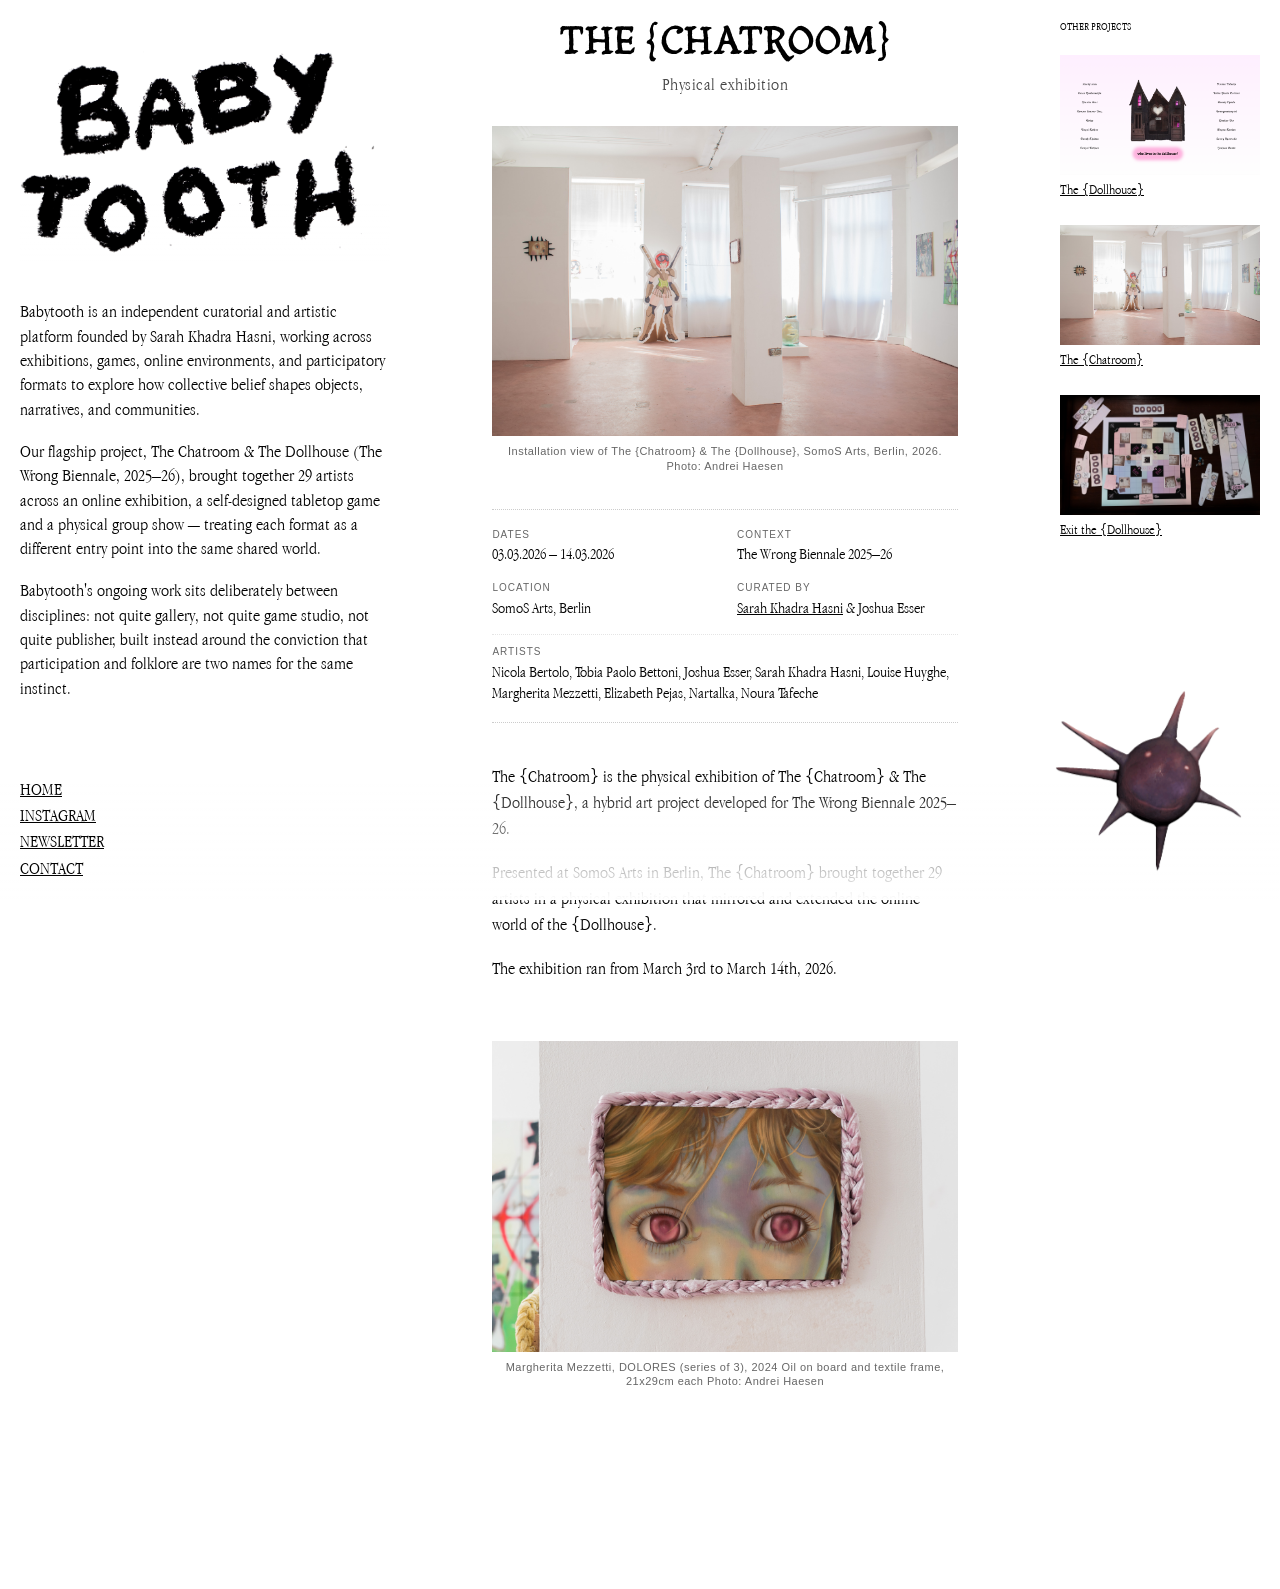
==== projects/chatroom.html @ 8e9f5a17 "babytooth website v.1" ====
<!DOCTYPE html>
<html lang="en">
<head>
    <meta charset="UTF-8">
    <meta name="viewport" content="width=device-width, initial-scale=1.0">
    <title>The {Chatroom} — Babytooth</title>
    <link rel="stylesheet" href="../style.css">
</head>
<body>

<main class="site project-page">
    
    <div class="project-grid">

        <!-- LEFT COLUMN (1): SITE INTRO -->
        <section class="intro">
            <a href="../index.html" class="logo-link">
                <img src="../assets/babytooth.png" alt="Babytooth" class="logo">
            </a>

            <div class="description">
                <p>
                    Babytooth is an independent curatorial and artistic
                    platform founded by Sarah Khadra Hasni, working across
                    exhibitions, games, online environments, and participatory
                    formats to explore how collective belief shapes objects,
                    narratives, and communities.
                </p>
                <p>
                    Our flagship project, The Chatroom &amp; The Dollhouse
                    (The Wrong Biennale, 2025–26), brought together 29 artists
                    across an online exhibition, a self-designed tabletop game
                    and a physical group show — treating each format as a
                    different entry point into the same shared world.
                </p>
                <p>
                    Babytooth's ongoing work sits deliberately between
                    disciplines: not quite gallery, not quite game studio,
                    not quite publisher, built instead around the conviction
                    that participation and folklore are two names for the
                    same instinct.
                </p>
            </div>
        </section>

        <!-- CENTER COLUMN (2): PROJECT CONTENT -->
        <section class="project-content">

            <!-- HEADER AREA -->
            <header class="project-header">
                <h1 class="project-title-bold">The {Chatroom}</h1>
                <div class="project-subtitle">Physical exhibition</div>

                <!-- HERO IMAGE -->
                <figure class="project-hero-image">
                    <img src="../assets/chatroom-1.jpg" alt="The Chatroom installation view 1">
                    <figcaption class="image-credit">
                        Installation view of The {Chatroom} &amp; The {Dollhouse}, SomoS Arts, Berlin, 2026. Photo: Andrei Haesen
                    </figcaption>
                </figure>

                <!-- METADATA BAR -->
                <div class="project-meta-grid">
                    <div class="meta-item">
                        <span class="meta-label">DATES</span>
                        <span class="meta-value">03.03.2026 – 14.03.2026</span>
                    </div>
                    <div class="meta-item">
                        <span class="meta-label">CONTEXT</span>
                        <span class="meta-value">The Wrong Biennale 2025–26</span>
                    </div>
                    <div class="meta-item">
                        <span class="meta-label">LOCATION</span>
                        <span class="meta-value">SomoS Arts, Berlin</span>
                    </div>
                    <div class="meta-item">
                        <span class="meta-label">CURATED BY</span>
                        <span class="meta-value">
                            <a href="https://sarahkhadra.com/" target="_blank">Sarah Khadra Hasni</a> &amp; Joshua Esser
                        </span>
                    </div>
                    <!-- FULL WIDTH ARTISTS LIST WITH DOTTED TOP DIVIDER -->
                    <div class="meta-item full-width">
                        <span class="meta-label">ARTISTS</span>
                        <span class="meta-value">
                            Nicola Bertolo, Tobia Paolo Bettoni, Joshua Esser, Sarah Khadra Hasni, Louise Huyghe, Margherita Mezzetti, Elizabeth Pejas, Nartalka, Noura Tafeche
                        </span>
                    </div>
                </div>
            </header>

            <!-- MAIN DESCRIPTION TEXT -->
            <div class="project-description">
                <p>
                    The {Chatroom} is the physical exhibition of The {Chatroom} &amp; The {Dollhouse}, a hybrid art project developed for The Wrong Biennale 2025–26.
                </p>
                <p>
                    Presented at SomoS Arts in Berlin, The {Chatroom} brought together 29 artists in a physical exhibition that mirrored and extended the online world of the {Dollhouse}.
                </p>
                <p>
                    The exhibition ran from March 3rd to March 14th, 2026.
                </p>
            </div>

            <!-- REMAINING GALLERY IMAGES -->
            <section class="project-images">
                <figure>
                    <img src="../assets/chatroom-2.jpg" alt="The Chatroom installation view 2">
                    <figcaption class="image-credit">
                        Margherita Mezzetti, DOLORES (series of 3), 2024 Oil on board and textile frame, 21x29cm each Photo: Andrei Haesen

                    </figcaption>
                </figure>
            </section>

        </section>

        <!-- RIGHT COLUMN (3): OTHER PROJECTS -->
        <aside class="projects-sidebar">
            <div class="sidebar-title">OTHER PROJECTS</div>
            <div class="sidebar-project-list">
                <a href="dollhouse.html" class="sidebar-item">
                    <div class="sidebar-item-img-wrapper">
                        <img src="../assets/dollhouse-1.png" alt="The Dollhouse">
                    </div>
                    <span class="sidebar-item-title">The {Dollhouse}</span>
                </a>
                <a href="chatroom.html" class="sidebar-item">
                    <div class="sidebar-item-img-wrapper">
                        <img src="../assets/chatroom-1.jpg" alt="The Chatroom">
                    </div>
                    <span class="sidebar-item-title">The {Chatroom}</span>
                </a>
                <a href="exit-dollhouse.html" class="sidebar-item">
                    <div class="sidebar-item-img-wrapper">
                        <img src="../assets/exit-dollhouse-1.jpg" alt="Exit the Dollhouse">
                    </div>
                    <span class="sidebar-item-title">Exit the {Dollhouse}</span>
                </a>
            </div>
        </aside>

    </div>

    <!-- NAVIGATION -->
    <nav class="site-nav">
        <a href="../index.html">HOME</a>
        <a href="https://www.instagram.com/bby.t00th/" target="_blank" rel="noopener noreferrer">INSTAGRAM</a>
        <a href="../index.html#newsletter">NEWSLETTER</a>
        <a href="mailto:thechatroomandthedollhouse@gmail.com">CONTACT</a>
    </nav>

    <!-- MASCOT -->
    <div class="mascot">
        <img
            src="../assets/spikey0-static.png"
            data-static="../assets/spikey0-static.png"
            data-spin-down="../assets/spikey0.gif"
            data-spin-up="../assets/spikey0.gif"
            alt="Babytooth mascot"
        >
    </div>

</main>

<div class="bottom-fade"></div>

<!-- HIDDEN SVG FILTER FOR LOGO ANIMATION -->
<svg width="0" height="0" style="position: absolute; pointer-events: none;">
    <defs>
        <filter id="hand-drawn">
            <feTurbulence type="fractalNoise" baseFrequency="0.04" numOctaves="2" result="noise" />
            <feDisplacementMap in="SourceGraphic" in2="noise" scale="2" xChannelSelector="R" yChannelSelector="G" />
        </filter>
        <filter id="hand-drawn-2">
            <feTurbulence type="fractalNoise" baseFrequency="0.05" numOctaves="2" result="noise" />
            <feDisplacementMap in="SourceGraphic" in2="noise" scale="3" xChannelSelector="R" yChannelSelector="G" />
        </filter>
    </defs>
</svg>

<script src="../script.js"></script>
</body>
</html>
---- style.css ----
/* --------------------------------------------------
   CUSTOM & GOOGLE FONTS
-------------------------------------------------- */
@import url('https://fonts.googleapis.com/css2?family=Rock+Salt&display=swap');

/* --------------------------------------------------
   PROJECT TITLE (ROCK SALT + CONTINUOUS BOIL)
-------------------------------------------------- */
.project-title-bold {
    font-weight: normal;
    line-height: 1.2;
    letter-spacing: 0.5px;
    margin: 0 0 10px 0;
    text-transform: uppercase;
    display: inline-block;
    
    /* Continuous 3-step hand-drawn boil animation */
    animation: squigglevision 0.35s steps(1) infinite;
}
/* --------------------------------------------------
   CUSTOM FONT SETUP
-------------------------------------------------- */

@font-face {
    font-family: 'AppleGaramond';
    src: url('assets/AppleGaramond-Light.ttf') format('truetype');
    font-weight: normal;
    font-style: normal;
}

@font-face {
    font-family: 'Tagesschrift';
    src: url('../assets/Tagesschrift-Regular.ttf') format('truetype'),
         url('assets/Tagesschrift-Regular.ttf') format('truetype');
    font-weight: normal;
    font-style: normal;
}


/* --------------------------------------------------
   BASIC RESET & BODY
-------------------------------------------------- */

* {
    box-sizing: border-box;
}

html,
body {
    margin: 0;
    padding: 0;
    width: 100%;
    min-height: 100%;
}

body {
    font-family: 'AppleGaramond', Arial, sans-serif;
    font-size: 18px;
    line-height: 1.35;
    background: #ffffff;
    color: #000000;
    background-size: 100% auto;
    background-position: top center;
    background-repeat: no-repeat;
    background-attachment: fixed;
}

/* --------------------------------------------------
   BOTTOM GRADIENT FADE
-------------------------------------------------- */

.bottom-fade {
    position: fixed;
    bottom: 0;
    left: 0;
    width: 100%;
    height: 120px;
    background: linear-gradient(to top, rgba(255, 255, 255, 1) 0%, rgba(255, 255, 255, 0) 100%);
    pointer-events: none;
    z-index: 15;
}


/* --------------------------------------------------
   LINKS
-------------------------------------------------- */

a {
    color: inherit;
    text-decoration: underline;
}

a:hover, a:active {
    color: black;
    background-color: rgba(234, 178, 221, 0.458);
}

.logo-link:hover,
.logo-link:active {
    background-color: transparent;
}

::selection {
    color: rgb(234, 178, 221);
    background: black;
}


/* --------------------------------------------------
   MAIN LAYOUT (HOMEPAGE)
-------------------------------------------------- */

.site {
    position: relative;
    width: 100%;
    min-height: 100vh;
    padding: 20px;
}


/* --------------------------------------------------
   INTRO (LEFT SIDEBAR) & STICKY LOGO
-------------------------------------------------- */

.intro {
    width: 370px;
    max-width: 100%;
}

.logo-link {
    display: block;
    position: sticky;
    top: 0;
    z-index: 100;
    padding-top: 20px; /* Maintains top spacing when sticky */
    margin-bottom: 25px;
    /* White gradient fading down to transparent so text disappears behind it as you scroll */
    background: linear-gradient(
        to bottom,
        rgba(255, 255, 255, 1) 0%,
        rgba(255, 255, 255, 1) 75%,
        rgba(255, 255, 255, 0) 100%
    );
}

.logo {
    display: block;
    width: 370px;
    max-width: 100%;
    height: auto;
    margin-bottom: 10px; /* Reduced since bottom padding of logo-link adds spacing */
}


/* --------------------------------------------------
   HOMEPAGE PROJECTS LIST
-------------------------------------------------- */

.projects {
    position: absolute;
    top: 20px;
    right: 20px;
    width: 48vw;
    max-width: 700px;
}

.projects-label {
    margin-bottom: 12px;
    font-size: 11px;
    text-transform: uppercase;
}

.project-list {
    display: flex;
    flex-direction: column;
}

.project {
    display: grid;
    grid-template-columns: 1fr auto;
    gap: 20px;
    padding: 3px 0;
    border-bottom: 1px solid transparent;
}

.project:hover {
    text-decoration: none;
}

.project:hover .project-title {
    text-decoration: underline;
}

.project-date {
    white-space: nowrap;
}


/* --------------------------------------------------
   PROJECT IMAGE PREVIEW
-------------------------------------------------- */

/* Base styling: Locked at 40vw / 650px max for all laptops (including 13" MacBooks) */
.project-preview {
    position: fixed;
    left: 50%;
    top: 50%;
    width: 40vw;
    max-width: 650px;
    aspect-ratio: 4 / 3;
    transform: translate(-50%, -50%);
    pointer-events: none;
    opacity: 0;
    z-index: 5;
    transition: opacity 0.15s ease;
}

/* ONLY applies to large external monitors, iMacs, and wide desktop displays */
@media (min-width: 1800px) {
    .project-preview {
        width: 50vw;
        max-width: 1000px;
    }
}

.project-preview.visible {
    opacity: 1;
}

.project-preview img {
    position: absolute;
    width: 55%;
    aspect-ratio: 4 / 3;
    object-fit: cover;
    transition: transform 0.2s ease-out;
}

/* Back Image */
.project-preview img:first-child {
    top: 0;
    left: 0;
    transform: translate(var(--x1, 0px), var(--y1, 0px));
}

/* Front Image */
.project-preview img:last-child {
    bottom: 0;
    right: 0;
    transform: translate(var(--x2, 0px), var(--y2, 0px));
    filter: drop-shadow(0px 8px 16px rgba(0, 0, 0, 0.2));
}


/* --------------------------------------------------
   BOTTOM NAVIGATION
-------------------------------------------------- */

.site-nav {
    position: fixed;
    left: 20px;
    bottom: 20px;
    display: flex;
    flex-direction: column;
    gap: 2px;
    z-index: 20;
}

.site-nav a {
    width: max-content;
}


/* --------------------------------------------------
   MASCOT
-------------------------------------------------- */

.mascot {
    position: fixed;
    right: 20px;
    bottom: 20px;
    width: 550px;
    z-index: 30;
    pointer-events: none;
    transition: width 0.3s ease;
}

.project-page .mascot {
    width: 220px;
}

.mascot img {
    display: block;
    width: 100%;
    height: auto;
    pointer-events: auto;
    cursor: pointer;
}

/* --------------------------------------------------
   PROJECT SUBPAGES (3-COLUMN GRID LAYOUT)
-------------------------------------------------- */

.project-grid {
    display: grid;
    grid-template-columns: 370px 1fr 200px; 
    gap: 8vw; /* Takes up 8% of the screen width for each gap */
    width: 100%;
    padding-bottom: 120px;
}

.project-content {
    width: 100%;
}

.project-header,
.project-images {
    width: 100%;
}

/* --------------------------------------------------
   PROJECT PAGE HEADER & LAYOUT
-------------------------------------------------- */

.project-header {
    width: 100%;
    text-align: center;
    margin-bottom: 40px;
}

/* Custom Font Title (Komrile) */
.project-title-bold {
    font-family: 'Tagesschrift', sans-serif;
    font-size: 38px;
    font-weight: thin;
    line-height: 1.1;
    letter-spacing: -0.5px;
    margin: 0 0 10px 0;
    text-transform: uppercase;
}

/* Subtitle in default font */
.project-subtitle {
    font-family: 'AppleGaramond', Georgia, serif;
    font-size: 18px;
    color: #444444;
    letter-spacing: 0.5px;
    margin-bottom: 30px;
}

/* Hero (First) Image directly under header */
.project-hero-image {
    margin: 0 0 35px 0;
    width: 100%;
}

.project-hero-image img {
    display: block;
    width: 100%;
    height: auto;
}

/* Minimalist Metadata Grid */
.project-meta-grid {
    display: grid;
    grid-template-columns: repeat(2, 1fr);
    gap: 16px 24px;
    padding: 18px 0;
    margin-bottom: 40px;
    border-top: 1px dotted #cccccc;
    border-bottom: 1px dotted #cccccc;
    font-size: 14px;
    text-align: left;
}

.meta-item {
    display: flex;
    flex-direction: column;
    gap: 2px;
}

.meta-label {
    font-family: sans-serif;
    font-size: 10px;
    letter-spacing: 1px;
    text-transform: uppercase;
    color: #666666;
}

.meta-value {
    font-family: 'AppleGaramond', Georgia, serif;
    font-size: 16px;
}

/* Standard Body Text */
.project-description {
    margin-bottom: 60px;
    font-size: 18px;
    line-height: 1.45;
    max-width: 750px;
}

.project-description p {
    margin: 0 0 18px 0;
}

/* Images Gallery Spacing */
.project-images figure {
    margin: 0 0 60px 0;
}

.project-images img {
    display: block;
    width: 100%;
    height: auto;
}

/* --------------------------------------------------
   PROJECT SIDEBAR (RIGHT / 3RD COLUMN)
-------------------------------------------------- */

.projects-sidebar {
    width: 200px;
    position: sticky;
    top: 20px;
    align-self: start;
}

.sidebar-title {
    font-size: 11px;
    text-transform: uppercase;
    margin-bottom: 20px;
}

.sidebar-project-list {
    display: flex;
    flex-direction: column;
    gap: 25px;
}

.sidebar-item {
    display: flex;
    flex-direction: column;
    text-decoration: none;
    position: relative;
}

.sidebar-item:hover {
    background-color: transparent;
}

/* Image wrapper container */
.sidebar-item-img-wrapper {
    position: relative;
    width: 100%;
    height: 120px; /* <--- Fixed height is capping the preview images */
    margin-bottom: 6px;
    overflow: hidden;
    background-color: #ffffff;
}

.sidebar-item img {
    width: 100%;
    height: 100%;
    object-fit: cover;
    display: block;
    transition: filter 0.25s ease, transform 0.25s ease;
}

/* Base Inverted Inverted/X-Ray Effect on Hover */
.sidebar-item:hover img {
    filter: invert(100%) brightness(1.1) contrast(1.1);
    transform: scale(1.02);
}

/* Pale Pink Hue Layer on Top */
.sidebar-item-img-wrapper::after {
    content: '';
    position: absolute;
    top: 0;
    left: 0;
    width: 100%;
    height: 100%;
    background-color: rgb(234, 178, 221); /* Your exact pale pink tone */
    mix-blend-mode: hue; /* Replaces color hues with pink while preserving inverted detail */
    opacity: 0;
    pointer-events: none;
    transition: opacity 0.25s ease;
}

/* Trigger pink hue layer on hover */
.sidebar-item:hover .sidebar-item-img-wrapper::after {
    opacity: 1;
}

.sidebar-item-title {
    font-size: 14px;
    text-decoration: underline;
}

.sidebar-item:hover .sidebar-item-title {
    background-color: rgba(234, 178, 221, 0.458);
}

/* --------------------------------------------------
   METADATA GRID & ARTIST LIST
-------------------------------------------------- */

.project-meta-grid {
    display: grid;
    grid-template-columns: repeat(2, 1fr);
    gap: 16px 24px;
    padding: 18px 0;
    margin-bottom: 40px;
    border-top: 1px dotted #cccccc;
    border-bottom: 1px dotted #cccccc;
    font-size: 14px;
    text-align: left;
}

/* Full-width metadata item (spans across both columns) */
.meta-item.full-width {
    grid-column: 1 / -1;
    padding-top: 10px;
    border-top: 1px dotted #e5e5e5;
}

/* Image Captions / Credits */
figcaption.image-credit {
    font-family: sans-serif;
    font-size: 11px;
    letter-spacing: 0.5px;
    color: #666666;
    margin-top: 8px;
    text-align: center;
    line-height: 1.35;
}




/* --------------------------------------------------
   MOBILE ADAPTATION
-------------------------------------------------- */

@media (max-width: 1024px) {
    .project-grid {
        grid-template-columns: 370px 1fr;
    }

    .projects-sidebar {
        grid-column: span 2;
        width: 100%;
        position: relative;
        top: 0;
    }

    .sidebar-project-list {
        flex-direction: row;
        gap: 15px;
    }

    .sidebar-item {
        flex: 1;
    }
}

@media (max-width: 850px) {
    .site {
        padding: 15px;
    }

    .project-grid {
        grid-template-columns: 1fr;
        gap: 60px;
    }

    .intro {
        width: 100%;
    }

    .logo {
        width: 140px;
        margin-bottom: 25px;
    }

    .projects,
    .project-content {
        width: 100%;
    }

    .project-preview {
        display: none;
    }

    .site-nav {
        position: relative;
        left: auto;
        bottom: auto;
        margin-top: 60px;
        margin-bottom: 100px;
    }

    .mascot {
        width: 100px;
        right: 15px;
        bottom: 15px;
    }

    .sidebar-project-list {
        flex-direction: column;
    }

    .project-title-bold {
        font-size: 36px;
    }

    .project-meta-grid {
        grid-template-columns: 1fr;
    }
}

/* --------------------------------------------------
   LOGO HAND-DRAWN BOIL ANIMATION ON ANY LINK HOVER
-------------------------------------------------- */

@keyframes squigglevision {
  0%, 100% {
    filter: url('#hand-drawn');
    transform: scale(1) rotate(0deg);
  }
  33% {
    filter: url('#hand-drawn-2');
    transform: scale(1.005) rotate(0.3deg);
  }
  66% {
    filter: none;
    transform: scale(0.998) rotate(-0.3deg);
  }
}

/* Base logo styling */
.logo {
  display: block;
  width: 370px;
  max-width: 100%;
  height: auto;
  margin-bottom: 35px;
}

/* Trigger the boil animation on hover over the logo OR hover over ANY link on the site */
.logo:hover,
body:has(a:hover) .logo {
  animation: squigglevision 0.35s steps(1) infinite;
}
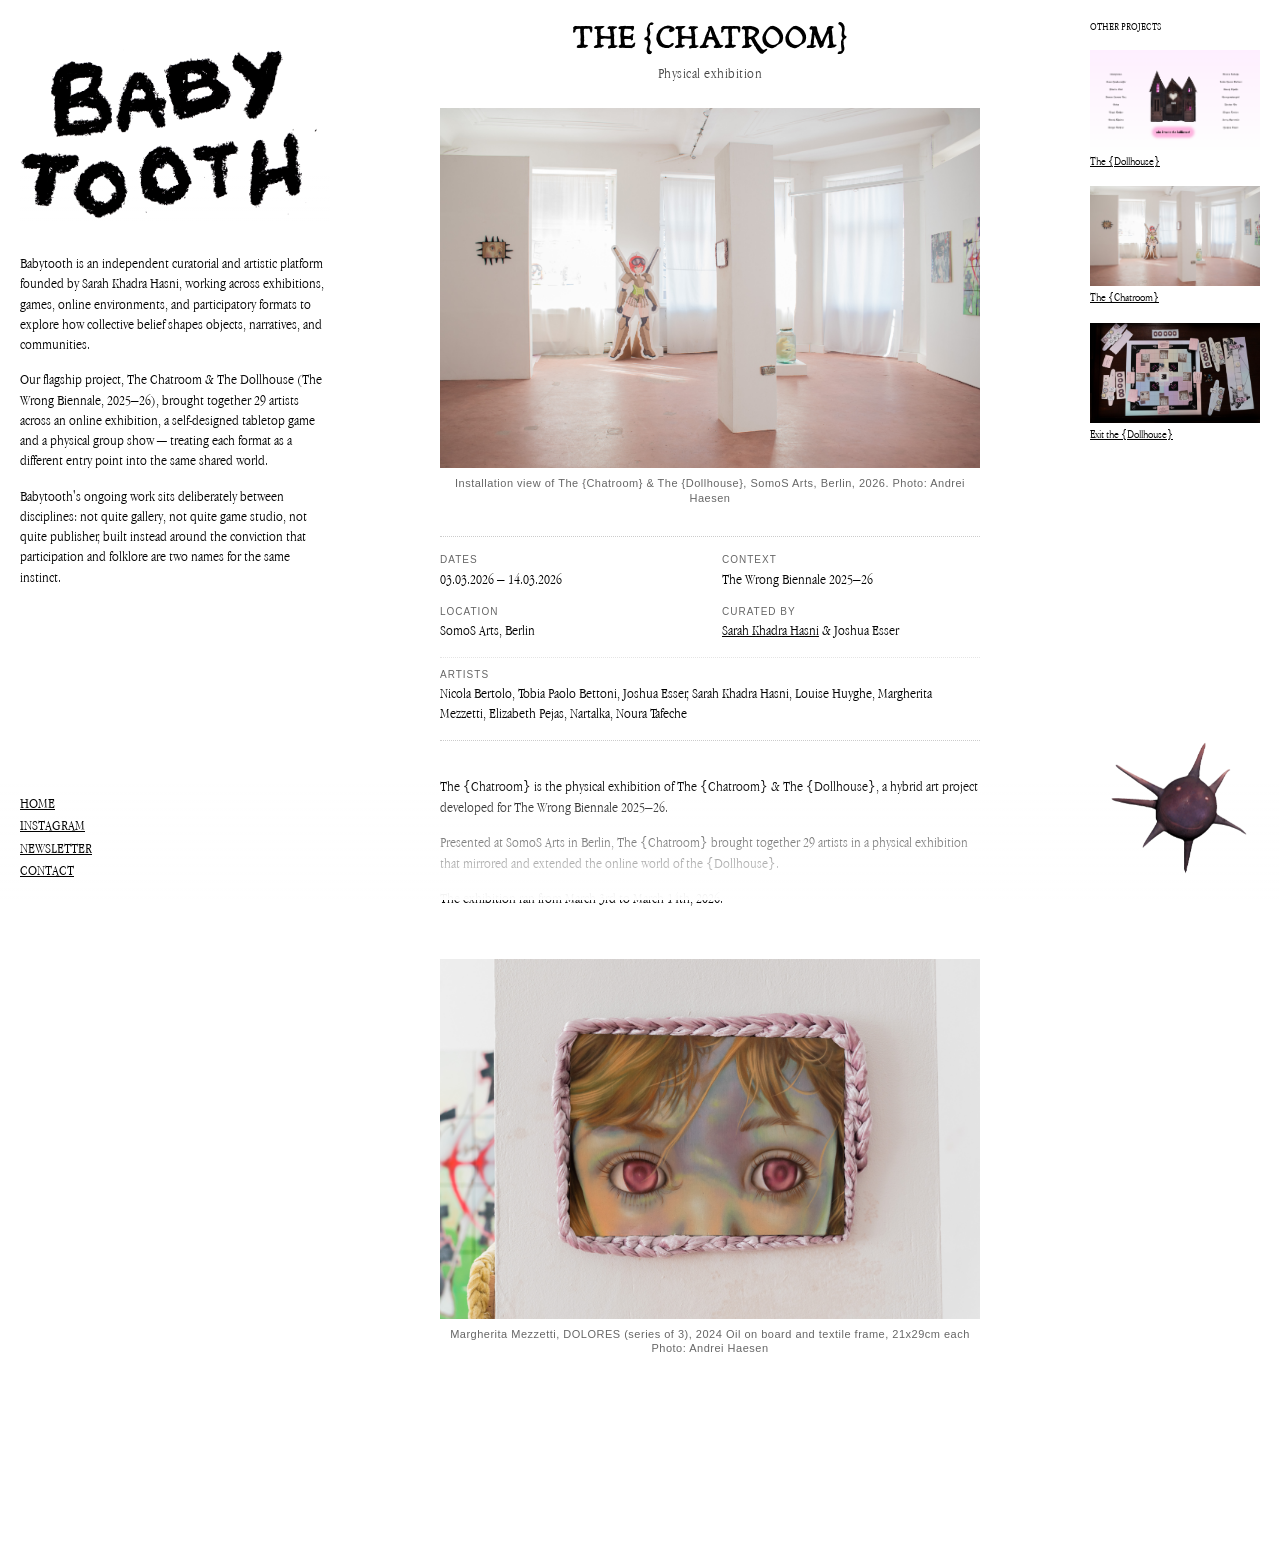
==== commit 2829ee92: "proportions update" ====
--- a/projects/chatroom.html
+++ b/projects/chatroom.html
@@ -165,16 +165,20 @@
 
 <div class="bottom-fade"></div>
 
-<!-- HIDDEN SVG FILTER FOR LOGO ANIMATION -->
+<!-- HIDDEN SVG FILTER (BALANCED INTENSITY) -->
 <svg width="0" height="0" style="position: absolute; pointer-events: none;">
     <defs>
-        <filter id="hand-drawn">
-            <feTurbulence type="fractalNoise" baseFrequency="0.04" numOctaves="2" result="noise" />
-            <feDisplacementMap in="SourceGraphic" in2="noise" scale="2" xChannelSelector="R" yChannelSelector="G" />
+        <filter id="hand-drawn" x="-5%" y="-5%" width="110%" height="110%">
+            <feTurbulence type="fractalNoise" baseFrequency="0.038" numOctaves="2" result="noise" />
+            <feDisplacementMap in="SourceGraphic" in2="noise" scale="2.2" xChannelSelector="R" yChannelSelector="G" />
         </filter>
-        <filter id="hand-drawn-2">
-            <feTurbulence type="fractalNoise" baseFrequency="0.05" numOctaves="2" result="noise" />
-            <feDisplacementMap in="SourceGraphic" in2="noise" scale="3" xChannelSelector="R" yChannelSelector="G" />
+        <filter id="hand-drawn-2" x="-5%" y="-5%" width="110%" height="110%">
+            <feTurbulence type="fractalNoise" baseFrequency="0.048" numOctaves="2" result="noise" />
+            <feDisplacementMap in="SourceGraphic" in2="noise" scale="3.2" xChannelSelector="R" yChannelSelector="G" />
+        </filter>
+        <filter id="hand-drawn-3" x="-5%" y="-5%" width="110%" height="110%">
+            <feTurbulence type="fractalNoise" baseFrequency="0.032" numOctaves="2" result="noise" />
+            <feDisplacementMap in="SourceGraphic" in2="noise" scale="1.8" xChannelSelector="R" yChannelSelector="G" />
         </filter>
     </defs>
 </svg>
--- a/style.css
+++ b/style.css
@@ -3,20 +3,6 @@
 -------------------------------------------------- */
 @import url('https://fonts.googleapis.com/css2?family=Rock+Salt&display=swap');
 
-/* --------------------------------------------------
-   PROJECT TITLE (ROCK SALT + CONTINUOUS BOIL)
--------------------------------------------------- */
-.project-title-bold {
-    font-weight: normal;
-    line-height: 1.2;
-    letter-spacing: 0.5px;
-    margin: 0 0 10px 0;
-    text-transform: uppercase;
-    display: inline-block;
-    
-    /* Continuous 3-step hand-drawn boil animation */
-    animation: squigglevision 0.35s steps(1) infinite;
-}
 /* --------------------------------------------------
    CUSTOM FONT SETUP
 -------------------------------------------------- */
@@ -55,7 +41,7 @@
 
 body {
     font-family: 'AppleGaramond', Arial, sans-serif;
-    font-size: 18px;
+    font-size: 15px;
     line-height: 1.35;
     background: #ffffff;
     color: #000000;
@@ -123,7 +109,7 @@
 -------------------------------------------------- */
 
 .intro {
-    width: 370px;
+    width: 310px;
     max-width: 100%;
 }
 
@@ -132,9 +118,8 @@
     position: sticky;
     top: 0;
     z-index: 100;
-    padding-top: 20px; /* Maintains top spacing when sticky */
+    padding-top: 20px;
     margin-bottom: 25px;
-    /* White gradient fading down to transparent so text disappears behind it as you scroll */
     background: linear-gradient(
         to bottom,
         rgba(255, 255, 255, 1) 0%,
@@ -145,10 +130,10 @@
 
 .logo {
     display: block;
-    width: 370px;
+    width: 310px;
     max-width: 100%;
     height: auto;
-    margin-bottom: 10px; /* Reduced since bottom padding of logo-link adds spacing */
+    margin-bottom: 10px;
 }
 
 
@@ -200,7 +185,6 @@
    PROJECT IMAGE PREVIEW
 -------------------------------------------------- */
 
-/* Base styling: Locked at 40vw / 650px max for all laptops (including 13" MacBooks) */
 .project-preview {
     position: fixed;
     left: 50%;
@@ -215,7 +199,6 @@
     transition: opacity 0.15s ease;
 }
 
-/* ONLY applies to large external monitors, iMacs, and wide desktop displays */
 @media (min-width: 1800px) {
     .project-preview {
         width: 50vw;
@@ -235,14 +218,12 @@
     transition: transform 0.2s ease-out;
 }
 
-/* Back Image */
 .project-preview img:first-child {
     top: 0;
     left: 0;
     transform: translate(var(--x1, 0px), var(--y1, 0px));
 }
 
-/* Front Image */
 .project-preview img:last-child {
     bottom: 0;
     right: 0;
@@ -278,14 +259,14 @@
     position: fixed;
     right: 20px;
     bottom: 20px;
-    width: 550px;
+    width: 480px; /* Reduced from 550px for homepage/index */
     z-index: 30;
     pointer-events: none;
     transition: width 0.3s ease;
 }
 
 .project-page .mascot {
-    width: 220px;
+    width: 160px;
 }
 
 .mascot img {
@@ -296,16 +277,19 @@
     cursor: pointer;
 }
 
+
 /* --------------------------------------------------
    PROJECT SUBPAGES (3-COLUMN GRID LAYOUT)
 -------------------------------------------------- */
 
 .project-grid {
     display: grid;
-    grid-template-columns: 370px 1fr 200px; 
-    gap: 8vw; /* Takes up 8% of the screen width for each gap */
+    grid-template-columns: 310px 1fr 170px; 
+    gap: 110px; /* Increased from 100px to 110px (pushes center in by 20px total) */
     width: 100%;
     padding-bottom: 120px;
+    max-width: 1600px;
+    margin: 0 auto;
 }
 
 .project-content {
@@ -317,6 +301,7 @@
     width: 100%;
 }
 
+
 /* --------------------------------------------------
    PROJECT PAGE HEADER & LAYOUT
 -------------------------------------------------- */
@@ -324,32 +309,33 @@
 .project-header {
     width: 100%;
     text-align: center;
-    margin-bottom: 40px;
-}
-
-/* Custom Font Title (Komrile) */
+    margin-bottom: 30px;
+}
+
 .project-title-bold {
     font-family: 'Tagesschrift', sans-serif;
-    font-size: 38px;
-    font-weight: thin;
+    font-size: 32px;
+    font-weight: normal;
     line-height: 1.1;
     letter-spacing: -0.5px;
-    margin: 0 0 10px 0;
+    margin: 0 0 8px 0;
     text-transform: uppercase;
-}
-
-/* Subtitle in default font */
+    display: inline-block;
+    
+    /* Continuous 3-step hand-drawn boil animation */
+    animation: squigglevision 0.35s steps(1) infinite;
+}
+
 .project-subtitle {
     font-family: 'AppleGaramond', Georgia, serif;
-    font-size: 18px;
+    font-size: 15px;
     color: #444444;
     letter-spacing: 0.5px;
-    margin-bottom: 30px;
-}
-
-/* Hero (First) Image directly under header */
+    margin-bottom: 25px;
+}
+
 .project-hero-image {
-    margin: 0 0 35px 0;
+    margin: 0 0 30px 0;
     width: 100%;
 }
 
@@ -359,16 +345,15 @@
     height: auto;
 }
 
-/* Minimalist Metadata Grid */
 .project-meta-grid {
     display: grid;
     grid-template-columns: repeat(2, 1fr);
     gap: 16px 24px;
-    padding: 18px 0;
-    margin-bottom: 40px;
+    padding: 16px 0;
+    margin-bottom: 35px;
     border-top: 1px dotted #cccccc;
     border-bottom: 1px dotted #cccccc;
-    font-size: 14px;
+    font-size: 13px;
     text-align: left;
 }
 
@@ -388,24 +373,22 @@
 
 .meta-value {
     font-family: 'AppleGaramond', Georgia, serif;
-    font-size: 16px;
-}
-
-/* Standard Body Text */
+    font-size: 15px;
+}
+
 .project-description {
-    margin-bottom: 60px;
-    font-size: 18px;
-    line-height: 1.45;
-    max-width: 750px;
+    margin-bottom: 50px;
+    font-size: 15px;
+    line-height: 1.4;
+    max-width: 100%; 
 }
 
 .project-description p {
-    margin: 0 0 18px 0;
-}
-
-/* Images Gallery Spacing */
+    margin: 0 0 14px 0;
+}
+
 .project-images figure {
-    margin: 0 0 60px 0;
+    margin: 0 0 50px 0;
 }
 
 .project-images img {
@@ -414,12 +397,13 @@
     height: auto;
 }
 
+
 /* --------------------------------------------------
    PROJECT SIDEBAR (RIGHT / 3RD COLUMN)
 -------------------------------------------------- */
 
 .projects-sidebar {
-    width: 200px;
+    width: 100%;
     position: sticky;
     top: 20px;
     align-self: start;
@@ -428,13 +412,13 @@
 .sidebar-title {
     font-size: 11px;
     text-transform: uppercase;
-    margin-bottom: 20px;
+    margin-bottom: 15px;
 }
 
 .sidebar-project-list {
     display: flex;
     flex-direction: column;
-    gap: 25px;
+    gap: 18px;
 }
 
 .sidebar-item {
@@ -448,12 +432,11 @@
     background-color: transparent;
 }
 
-/* Image wrapper container */
 .sidebar-item-img-wrapper {
     position: relative;
     width: 100%;
-    height: 120px; /* <--- Fixed height is capping the preview images */
-    margin-bottom: 6px;
+    aspect-ratio: 17 / 10;
+    margin-bottom: 4px;
     overflow: hidden;
     background-color: #ffffff;
 }
@@ -466,13 +449,11 @@
     transition: filter 0.25s ease, transform 0.25s ease;
 }
 
-/* Base Inverted Inverted/X-Ray Effect on Hover */
 .sidebar-item:hover img {
     filter: invert(100%) brightness(1.1) contrast(1.1);
     transform: scale(1.02);
 }
 
-/* Pale Pink Hue Layer on Top */
 .sidebar-item-img-wrapper::after {
     content: '';
     position: absolute;
@@ -480,20 +461,20 @@
     left: 0;
     width: 100%;
     height: 100%;
-    background-color: rgb(234, 178, 221); /* Your exact pale pink tone */
-    mix-blend-mode: hue; /* Replaces color hues with pink while preserving inverted detail */
+    background-color: rgb(234, 178, 221);
+    mix-blend-mode: hue;
     opacity: 0;
     pointer-events: none;
     transition: opacity 0.25s ease;
 }
 
-/* Trigger pink hue layer on hover */
 .sidebar-item:hover .sidebar-item-img-wrapper::after {
     opacity: 1;
 }
 
 .sidebar-item-title {
-    font-size: 14px;
+    font-size: 12px;
+    line-height: 1.2;
     text-decoration: underline;
 }
 
@@ -501,30 +482,17 @@
     background-color: rgba(234, 178, 221, 0.458);
 }
 
+
 /* --------------------------------------------------
    METADATA GRID & ARTIST LIST
 -------------------------------------------------- */
 
-.project-meta-grid {
-    display: grid;
-    grid-template-columns: repeat(2, 1fr);
-    gap: 16px 24px;
-    padding: 18px 0;
-    margin-bottom: 40px;
-    border-top: 1px dotted #cccccc;
-    border-bottom: 1px dotted #cccccc;
-    font-size: 14px;
-    text-align: left;
-}
-
-/* Full-width metadata item (spans across both columns) */
 .meta-item.full-width {
     grid-column: 1 / -1;
     padding-top: 10px;
     border-top: 1px dotted #e5e5e5;
 }
 
-/* Image Captions / Credits */
 figcaption.image-credit {
     font-family: sans-serif;
     font-size: 11px;
@@ -536,15 +504,13 @@
 }
 
 
-
-
 /* --------------------------------------------------
    MOBILE ADAPTATION
 -------------------------------------------------- */
 
 @media (max-width: 1024px) {
     .project-grid {
-        grid-template-columns: 370px 1fr;
+        grid-template-columns: 310px 1fr;
     }
 
     .projects-sidebar {
@@ -575,7 +541,8 @@
     }
 
     .intro {
-        width: 100%;
+        width: 310px;
+        max-width: 100%;
     }
 
     .logo {
@@ -611,7 +578,7 @@
     }
 
     .project-title-bold {
-        font-size: 36px;
+        font-size: 26px;
     }
 
     .project-meta-grid {
@@ -619,9 +586,20 @@
     }
 }
 
-/* --------------------------------------------------
-   LOGO HAND-DRAWN BOIL ANIMATION ON ANY LINK HOVER
--------------------------------------------------- */
+
+/* --------------------------------------------------
+   HAND-DRAWN BOIL & JITTER ANIMATION (BALANCED)
+-------------------------------------------------- */
+
+.logo {
+    display: block;
+    width: 310px;
+    max-width: 100%;
+    height: auto;
+    margin-bottom: 10px;
+    /* Prevent jitter from pushing layout content below it */
+    transform-origin: center center;
+}
 
 @keyframes squigglevision {
   0%, 100% {
@@ -630,25 +608,22 @@
   }
   33% {
     filter: url('#hand-drawn-2');
-    transform: scale(1.005) rotate(0.3deg);
+    transform: scale(1.004) rotate(-0.15deg);
   }
   66% {
-    filter: none;
-    transform: scale(0.998) rotate(-0.3deg);
+    filter: url('#hand-drawn-3');
+    transform: scale(0.996) rotate(0.15deg);
   }
 }
 
-/* Base logo styling */
-.logo {
-  display: block;
-  width: 370px;
-  max-width: 100%;
-  height: auto;
-  margin-bottom: 35px;
-}
-
-/* Trigger the boil animation on hover over the logo OR hover over ANY link on the site */
+/* Apply subtle boil animation to logo on hover or link hover */
 .logo:hover,
 body:has(a:hover) .logo {
-  animation: squigglevision 0.35s steps(1) infinite;
+  animation: squigglevision 0.38s steps(1) infinite;
+}
+
+/* Apply subtle boil animation to project page bold titles */
+.project-title-bold {
+  display: inline-block;
+  animation: squigglevision 0.38s steps(1) infinite;
 }
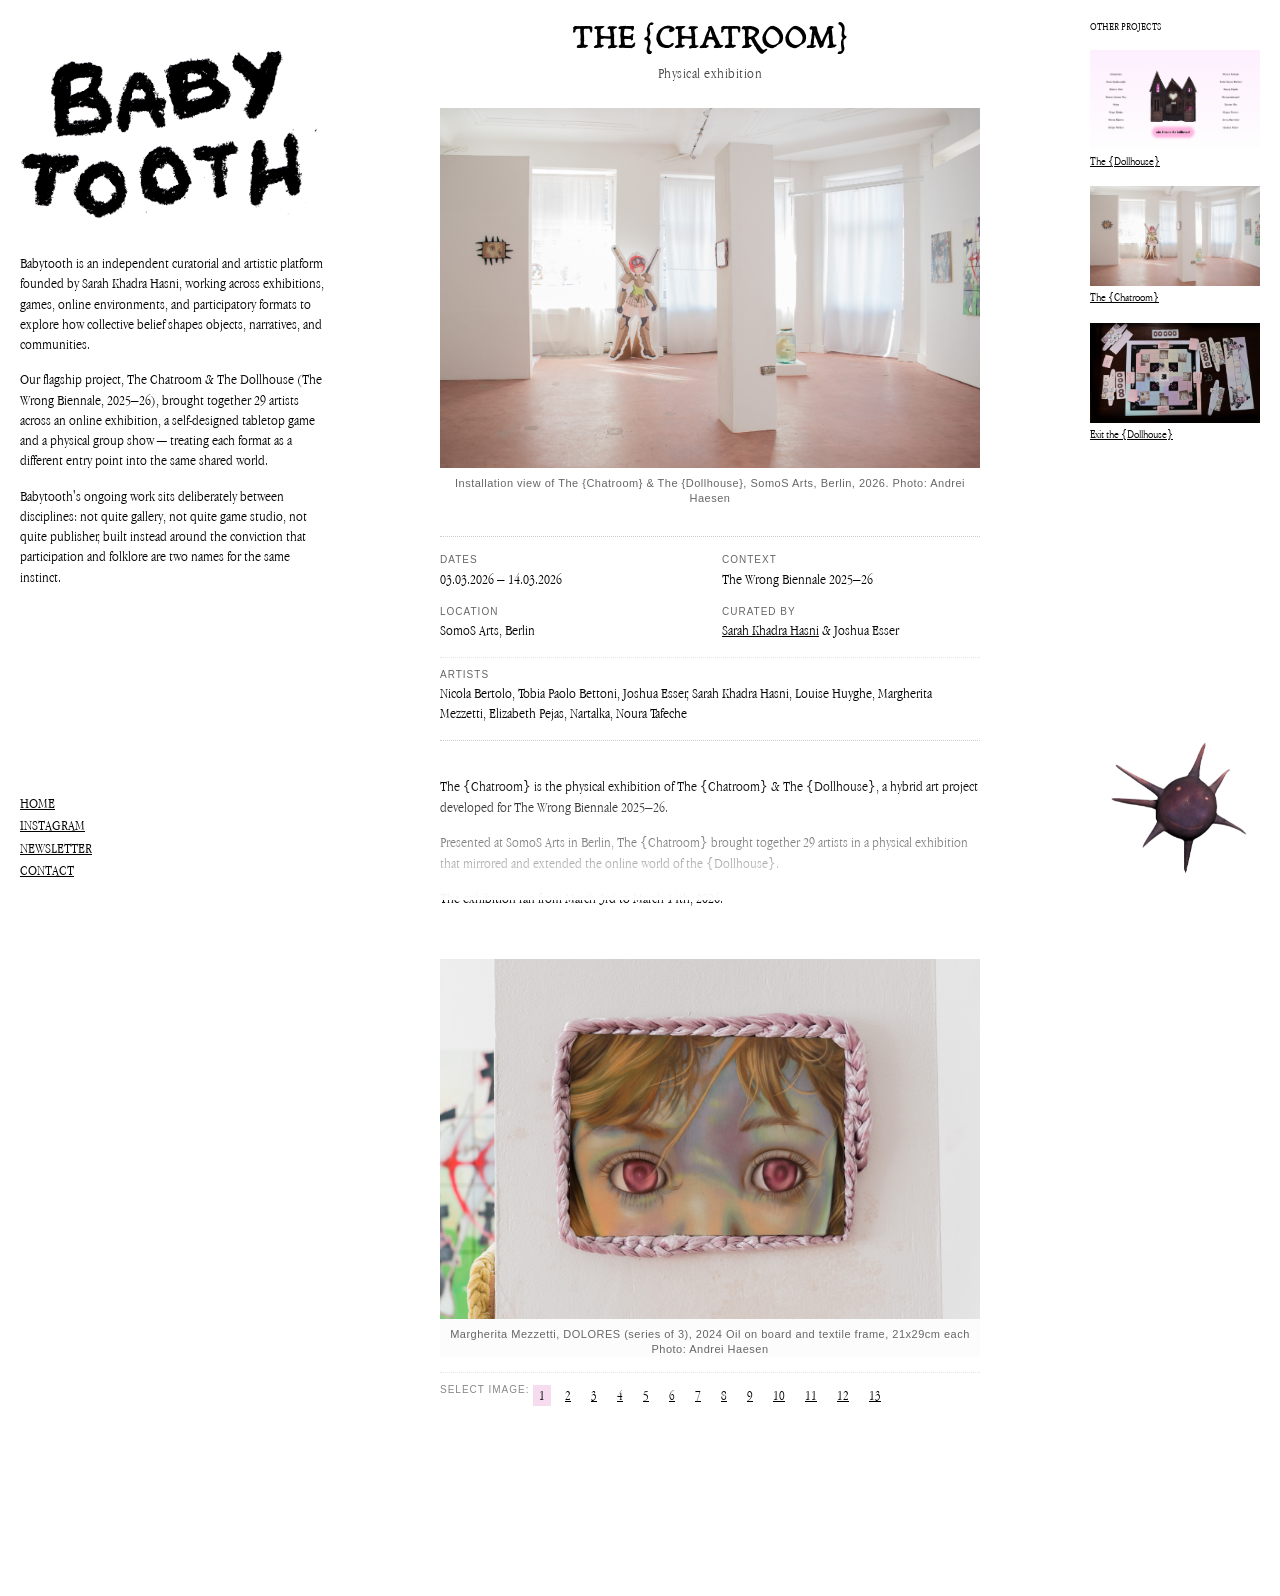
==== commit 4e94d188: "image gallery added" ====
--- a/projects/chatroom.html
+++ b/projects/chatroom.html
@@ -102,16 +102,38 @@
                 </p>
             </div>
 
-            <!-- REMAINING GALLERY IMAGES -->
-            <section class="project-images">
-                <figure>
-                    <img src="../assets/chatroom-2.jpg" alt="The Chatroom installation view 2">
-                    <figcaption class="image-credit">
+<!-- INTERACTIVE GALLERY (IMAGES 2-14) -->
+            <div class="project-gallery">
+                <figure class="gallery-frame">
+                    <img id="gallery-display" src="../assets/chatroom-2.jpg" alt="The Chatroom image 2">
+                    <figcaption id="gallery-caption" class="image-credit">
                         Margherita Mezzetti, DOLORES (series of 3), 2024 Oil on board and textile frame, 21x29cm each Photo: Andrei Haesen
-
                     </figcaption>
                 </figure>
-            </section>
+
+                <!-- NUMBERED HOVER CONTROLS -->
+                <div class="gallery-nav">
+                    <span class="gallery-label">Select Image:</span>
+
+                    <div class="gallery-numbers-group">
+                        <button class="gallery-num active" data-src="../assets/chatroom-2.jpg" data-caption="Margherita Mezzetti, DOLORES (series of 3), 2024 Oil on board and textile frame, 21x29cm each Photo: Andrei Haesen">1</button>
+                        <button class="gallery-num" data-src="../assets/chatroom-3.jpg" data-caption="Installation view of The {Chatroom}, 2026. Photo: Andrei Haesen">2</button>
+                        <button class="gallery-num" data-src="../assets/chatroom-4.jpg" data-caption="Installation view of The {Chatroom}, 2026. Photo: Andrei Haesen">3</button>
+                        <button class="gallery-num" data-src="../assets/chatroom-5.jpg" data-caption="Installation view of The {Chatroom}, 2026. Photo: Andrei Haesen">4</button>
+                        <button class="gallery-num" data-src="../assets/chatroom-6.jpg" data-caption="Installation view of The {Chatroom}, 2026. Photo: Andrei Haesen">5</button>
+                        <button class="gallery-num" data-src="../assets/chatroom-7.jpg" data-caption="Installation view of The {Chatroom}, 2026. Photo: Andrei Haesen">6</button>
+                        <button class="gallery-num" data-src="../assets/chatroom-8.jpg" data-caption="Installation view of The {Chatroom}, 2026. Photo: Andrei Haesen">7</button>
+                        <!-- PNG files -->
+                        <button class="gallery-num" data-src="../assets/chatroom-9.png" data-caption="Installation view of The {Chatroom}, 2026. Photo: Andrei Haesen">8</button>
+                        <button class="gallery-num" data-src="../assets/chatroom-10.png" data-caption="Installation view of The {Chatroom}, 2026. Photo: Andrei Haesen">9</button>
+                        <button class="gallery-num" data-src="../assets/chatroom-11.png" data-caption="Installation view of The {Chatroom}, 2026. Photo: Andrei Haesen">10</button>
+                        <!-- JPG files -->
+                        <button class="gallery-num" data-src="../assets/chatroom-12.jpg" data-caption="Installation view of The {Chatroom}, 2026. Photo: Andrei Haesen">11</button>
+                        <button class="gallery-num" data-src="../assets/chatroom-13.jpg" data-caption="Installation view of The {Chatroom}, 2026. Photo: Andrei Haesen">12</button>
+                        <button class="gallery-num" data-src="../assets/chatroom-14.jpg" data-caption="Installation view of The {Chatroom}, 2026. Photo: Andrei Haesen">13</button>
+                    </div>
+                </div>
+            </div>
 
         </section>
 
--- a/style.css
+++ b/style.css
@@ -484,6 +484,92 @@
 
 
 /* --------------------------------------------------
+   INTERACTIVE NUMBERED GALLERY (STABLE & CENTERED)
+-------------------------------------------------- */
+
+.project-gallery {
+    width: 100%;
+    margin-top: 30px;
+    margin-bottom: 50px;
+}
+
+.gallery-frame {
+    margin: 0 0 15px 0;
+    width: 100%;
+    /* Locks frame size so different aspect ratios don't jump layout */
+    background-color: #fcfcfc; 
+}
+
+.gallery-frame img {
+    display: block;
+    width: 100%;
+    /* Set fixed aspect ratio for all gallery display frames */
+    aspect-ratio: 3 / 2;
+    object-fit: contain; /* Keeps whole image visible without distortion or resizing parent */
+}
+
+.gallery-frame figcaption {
+    font-family: sans-serif;
+    font-size: 11px;
+    letter-spacing: 0.5px;
+    color: #666666;
+    margin-top: 10px;
+    text-align: left;
+    min-height: 2.8em; /* Holds vertical space for multi-line captions */
+}
+
+/* Navigation Layout: Label Absolute Left, Numbers True Centered */
+.gallery-nav {
+    display: flex;
+    justify-content: center; /* Centers child element (.gallery-numbers-group) directly in column */
+    align-items: center;
+    border-top: 1px dotted #e5e5e5;
+    padding-top: 12px;
+    position: relative; /* Anchor for absolute position label */
+    width: 100%;
+}
+
+.gallery-label {
+    position: absolute;
+    left: 0;
+    top: 50%;
+    transform: translateY(-50%); /* Keeps label vertically aligned with the numbers */
+    font-family: sans-serif;
+    font-size: 10px;
+    text-transform: uppercase;
+    letter-spacing: 1px;
+    color: #888888;
+    pointer-events: none;
+}
+
+/* Centered Button Group (Mathematically aligned to middle column) */
+.gallery-numbers-group {
+    display: flex;
+    align-items: center;
+    justify-content: center;
+    gap: 8px;
+    margin: 0 auto;
+}
+
+.gallery-num {
+    background: none;
+    border: none;
+    font-family: 'AppleGaramond', Georgia, serif;
+    font-size: 14px;
+    color: #000000;
+    cursor: pointer;
+    padding: 2px 6px;
+    text-decoration: underline;
+    transition: background-color 0.15s ease;
+}
+
+.gallery-num:hover,
+.gallery-num.active {
+    background-color: rgba(234, 178, 221, 0.458);
+    text-decoration: none;
+}
+
+/* --------------------------------------------------
    METADATA GRID & ARTIST LIST
 -------------------------------------------------- */
 
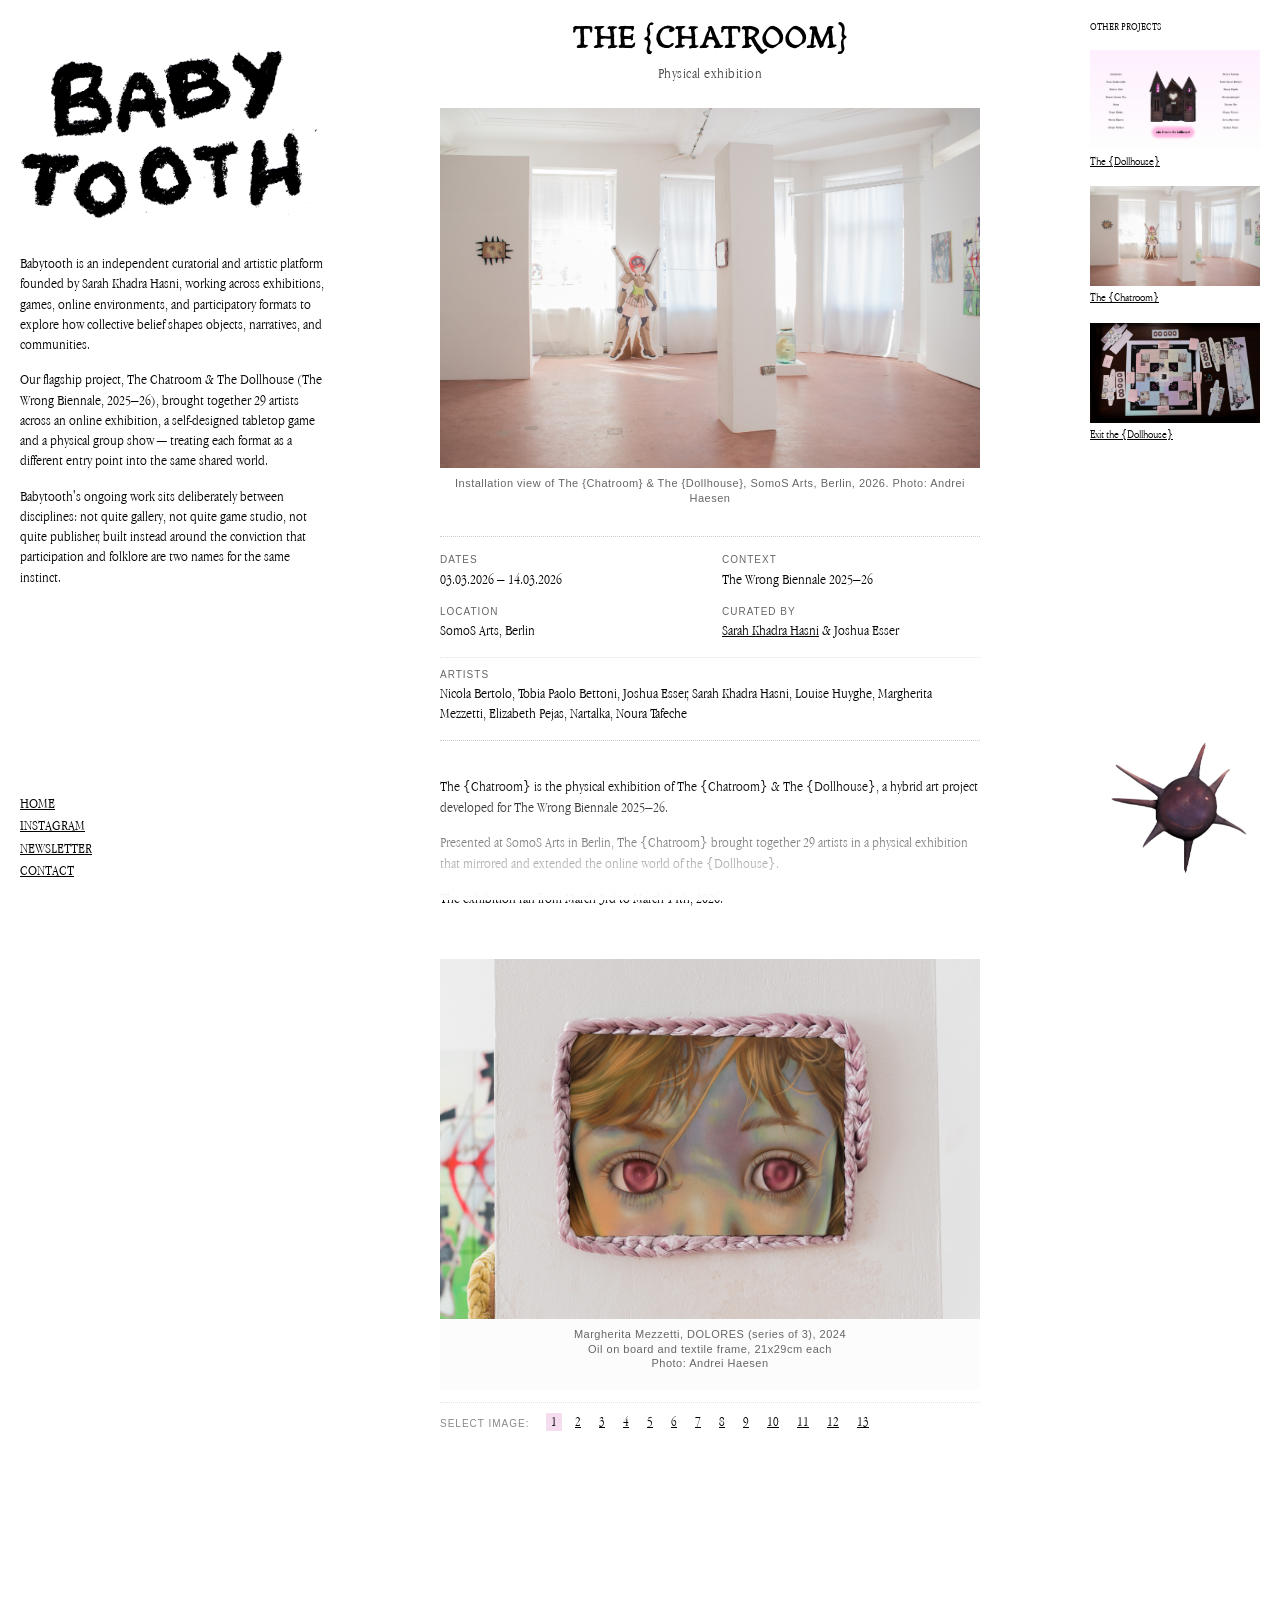
==== commit 43d5a67a: "figcaptions update 1" ====
--- a/projects/chatroom.html
+++ b/projects/chatroom.html
@@ -107,7 +107,7 @@
                 <figure class="gallery-frame">
                     <img id="gallery-display" src="../assets/chatroom-2.jpg" alt="The Chatroom image 2">
                     <figcaption id="gallery-caption" class="image-credit">
-                        Margherita Mezzetti, DOLORES (series of 3), 2024 Oil on board and textile frame, 21x29cm each Photo: Andrei Haesen
+                        Margherita Mezzetti, DOLORES (series of 3), 2024<br>Oil on board and textile frame, 21x29cm each<br>Photo: Andrei Haesen
                     </figcaption>
                 </figure>
 
@@ -116,21 +116,21 @@
                     <span class="gallery-label">Select Image:</span>
 
                     <div class="gallery-numbers-group">
-                        <button class="gallery-num active" data-src="../assets/chatroom-2.jpg" data-caption="Margherita Mezzetti, DOLORES (series of 3), 2024 Oil on board and textile frame, 21x29cm each Photo: Andrei Haesen">1</button>
-                        <button class="gallery-num" data-src="../assets/chatroom-3.jpg" data-caption="Installation view of The {Chatroom}, 2026. Photo: Andrei Haesen">2</button>
-                        <button class="gallery-num" data-src="../assets/chatroom-4.jpg" data-caption="Installation view of The {Chatroom}, 2026. Photo: Andrei Haesen">3</button>
-                        <button class="gallery-num" data-src="../assets/chatroom-5.jpg" data-caption="Installation view of The {Chatroom}, 2026. Photo: Andrei Haesen">4</button>
-                        <button class="gallery-num" data-src="../assets/chatroom-6.jpg" data-caption="Installation view of The {Chatroom}, 2026. Photo: Andrei Haesen">5</button>
-                        <button class="gallery-num" data-src="../assets/chatroom-7.jpg" data-caption="Installation view of The {Chatroom}, 2026. Photo: Andrei Haesen">6</button>
-                        <button class="gallery-num" data-src="../assets/chatroom-8.jpg" data-caption="Installation view of The {Chatroom}, 2026. Photo: Andrei Haesen">7</button>
+                        <button class="gallery-num active" data-src="../assets/chatroom-2.jpg" data-caption="Margherita Mezzetti, DOLORES (series of 3), 2024<br>Oil on board and textile frame, 21x29cm each<br>Photo: Andrei Haesen">1</button>
+                        <button class="gallery-num" data-src="../assets/chatroom-3.jpg" data-caption="Installation view of The {Chatroom}, 2026.<br>Photo: Andrei Haesen">2</button>
+                        <button class="gallery-num" data-src="../assets/chatroom-4.jpg" data-caption="Pictured left: Nicola Bertolo, Under the Shell, 2026, oil on canvas, 160 x 120 cm.<br>Pictured right: Margherita Mezzetti, Dolores (series of 3), 2024, Oil on board and textile frame, 21x29cm each.<br>Photo: Andrei Haesen">3</button>
+                        <button class="gallery-num" data-src="../assets/chatroom-5.jpg" data-caption="Pictured left: Nicola Bertolo, Untitled, 2026, Oil on canvas, 50 x 70 cm.<br>Pictured right: Nartalka, I’m Getting Grass Stains in the Graveyard, 2025, Oil on 16 smaller canvases creating a bigger one, 120 x 120 cm.<br>Photo: Andrei Haesen">4</button>
+                        <button class="gallery-num" data-src="../assets/chatroom-6.jpg" data-caption="Elisabeth Pejas, Isolation, 2025, Silicone sculpture in glass, H 52 x Ø29 cm.<br>Photo: Andrei Haesen">5</button>
+                        <button class="gallery-num" data-src="../assets/chatroom-7.jpg" data-caption="Joshua Esser, AT-1, 2024, Media transfer print on canvas, 36 x 40 cm.<br>Photo: Andrei Haesen">6</button>
+                        <button class="gallery-num" data-src="../assets/chatroom-8.jpg" data-caption="Margherita Mezzetti, Dolores (series of 3), 2024, Oil on board and textile frame, 21x29cm each.<br>Photo: Andrei Haesen">7</button>
                         <!-- PNG files -->
-                        <button class="gallery-num" data-src="../assets/chatroom-9.png" data-caption="Installation view of The {Chatroom}, 2026. Photo: Andrei Haesen">8</button>
-                        <button class="gallery-num" data-src="../assets/chatroom-10.png" data-caption="Installation view of The {Chatroom}, 2026. Photo: Andrei Haesen">9</button>
-                        <button class="gallery-num" data-src="../assets/chatroom-11.png" data-caption="Installation view of The {Chatroom}, 2026. Photo: Andrei Haesen">10</button>
+                        <button class="gallery-num" data-src="../assets/chatroom-9.png" data-caption="Installation view of The {Chatroom}, 2026.<br>Photo: Sarah Khadra Hasni">8</button>
+                        <button class="gallery-num" data-src="../assets/chatroom-10.png" data-caption="Louise Huyghe x Babytooth, The {Chatroom} &amp; The {Dollhouse}, 2026, scent installation, aluminium cans soaked in scent, plastic straws, inkjet-printed adhesive labels, dimensions variable.<br>Photo: Sarah Khadra Hasni">9</button>
+                        <button class="gallery-num" data-src="../assets/chatroom-11.png" data-caption="Installation view of The {Chatroom}, 2026.<br>Photo: Sarah Khadra Hasni">10</button>
                         <!-- JPG files -->
-                        <button class="gallery-num" data-src="../assets/chatroom-12.jpg" data-caption="Installation view of The {Chatroom}, 2026. Photo: Andrei Haesen">11</button>
-                        <button class="gallery-num" data-src="../assets/chatroom-13.jpg" data-caption="Installation view of The {Chatroom}, 2026. Photo: Andrei Haesen">12</button>
-                        <button class="gallery-num" data-src="../assets/chatroom-14.jpg" data-caption="Installation view of The {Chatroom}, 2026. Photo: Andrei Haesen">13</button>
+                        <button class="gallery-num" data-src="../assets/chatroom-12.jpg" data-caption="Sarah Khadra Hasni, Every Time, 2026, Mannequin head, clay, acrylic paint, synthetic wig, stainless steel chain, Approx. 67 × 19 × 22 cm.<br>Photo: Florian Gatzweiler">11</button>
+                        <button class="gallery-num" data-src="../assets/chatroom-13.jpg" data-caption="Noura Tafeche and Tobia Paolo Bettoni, Gijinka Complex, 2025, Installation including carpet, standee, flags, CDs, stickers, dolls and gaming setups, Dimensions variable.<br>Photo: Florian Gatzweiler">12</button>
+                        <button class="gallery-num" data-src="../assets/chatroom-14.jpg" data-caption="Noura Tafeche and Tobia Paolo Bettoni, Gijinka Complex, 2025, Installation including carpet, standee, flags, CDs, stickers, dolls and gaming setups, Dimensions variable.<br>Photo: Florian Gatzweiler">13</button>
                     </div>
                 </div>
             </div>
--- a/style.css
+++ b/style.css
@@ -484,7 +484,7 @@
 
 
 /* --------------------------------------------------
-   INTERACTIVE NUMBERED GALLERY (STABLE & CENTERED)
+   INTERACTIVE NUMBERED GALLERY (STABLE CAPTION & NAV)
 -------------------------------------------------- */
 
 .project-gallery {
@@ -494,58 +494,60 @@
 }
 
 .gallery-frame {
-    margin: 0 0 15px 0;
-    width: 100%;
-    /* Locks frame size so different aspect ratios don't jump layout */
-    background-color: #fcfcfc; 
-}
-
-.gallery-frame img {
+    margin: 0;
+    width: 100%;
+    background-color: #fcfcfc;
+}
+
+.gallery-frame img,
+.gallery-frame video {
     display: block;
     width: 100%;
-    /* Set fixed aspect ratio for all gallery display frames */
     aspect-ratio: 3 / 2;
-    object-fit: contain; /* Keeps whole image visible without distortion or resizing parent */
-}
-
+    object-fit: contain;
+}
+
+/* FIGCAPTION: SMALLER FONT + FIXED HEIGHT FOR LONG CAPTIONS */
 .gallery-frame figcaption {
     font-family: sans-serif;
-    font-size: 11px;
-    letter-spacing: 0.5px;
+    font-size: 10px; /* Crisp smaller font */
+    line-height: 1.45;
+    letter-spacing: 0.4px;
     color: #666666;
     margin-top: 10px;
     text-align: left;
-    min-height: 2.8em; /* Holds vertical space for multi-line captions */
-}
-
-/* Navigation Layout: Label Absolute Left, Numbers True Centered */
+    /* Reserves enough vertical room (~4 lines) so numbers never move on switch */
+    min-height: 5.8em; 
+}
+
+/* NAVIGATION BAR: FIXED AT THE BOTTOM BELOW CAPTION */
 .gallery-nav {
     display: flex;
-    justify-content: center; /* Centers child element (.gallery-numbers-group) directly in column */
-    align-items: center;
+    justify-content: center;
+    align-items: flex-end;
     border-top: 1px dotted #e5e5e5;
-    padding-top: 12px;
-    position: relative; /* Anchor for absolute position label */
+    padding-top: 10px;
+    margin-top: 12px;
+    position: relative;
     width: 100%;
 }
 
 .gallery-label {
     position: absolute;
     left: 0;
-    top: 50%;
-    transform: translateY(-50%); /* Keeps label vertically aligned with the numbers */
+    bottom: 2px; /* Pins label cleanly to the same baseline as numbers */
     font-family: sans-serif;
     font-size: 10px;
     text-transform: uppercase;
     letter-spacing: 1px;
     color: #888888;
     pointer-events: none;
-}
-
-/* Centered Button Group (Mathematically aligned to middle column) */
+    line-height: 1;
+}
+
 .gallery-numbers-group {
     display: flex;
-    align-items: center;
+    align-items: flex-end;
     justify-content: center;
     gap: 8px;
     margin: 0 auto;
@@ -556,9 +558,10 @@
     border: none;
     font-family: 'AppleGaramond', Georgia, serif;
     font-size: 14px;
+    line-height: 1;
     color: #000000;
     cursor: pointer;
-    padding: 2px 6px;
+    padding: 2px 5px;
     text-decoration: underline;
     transition: background-color 0.15s ease;
 }
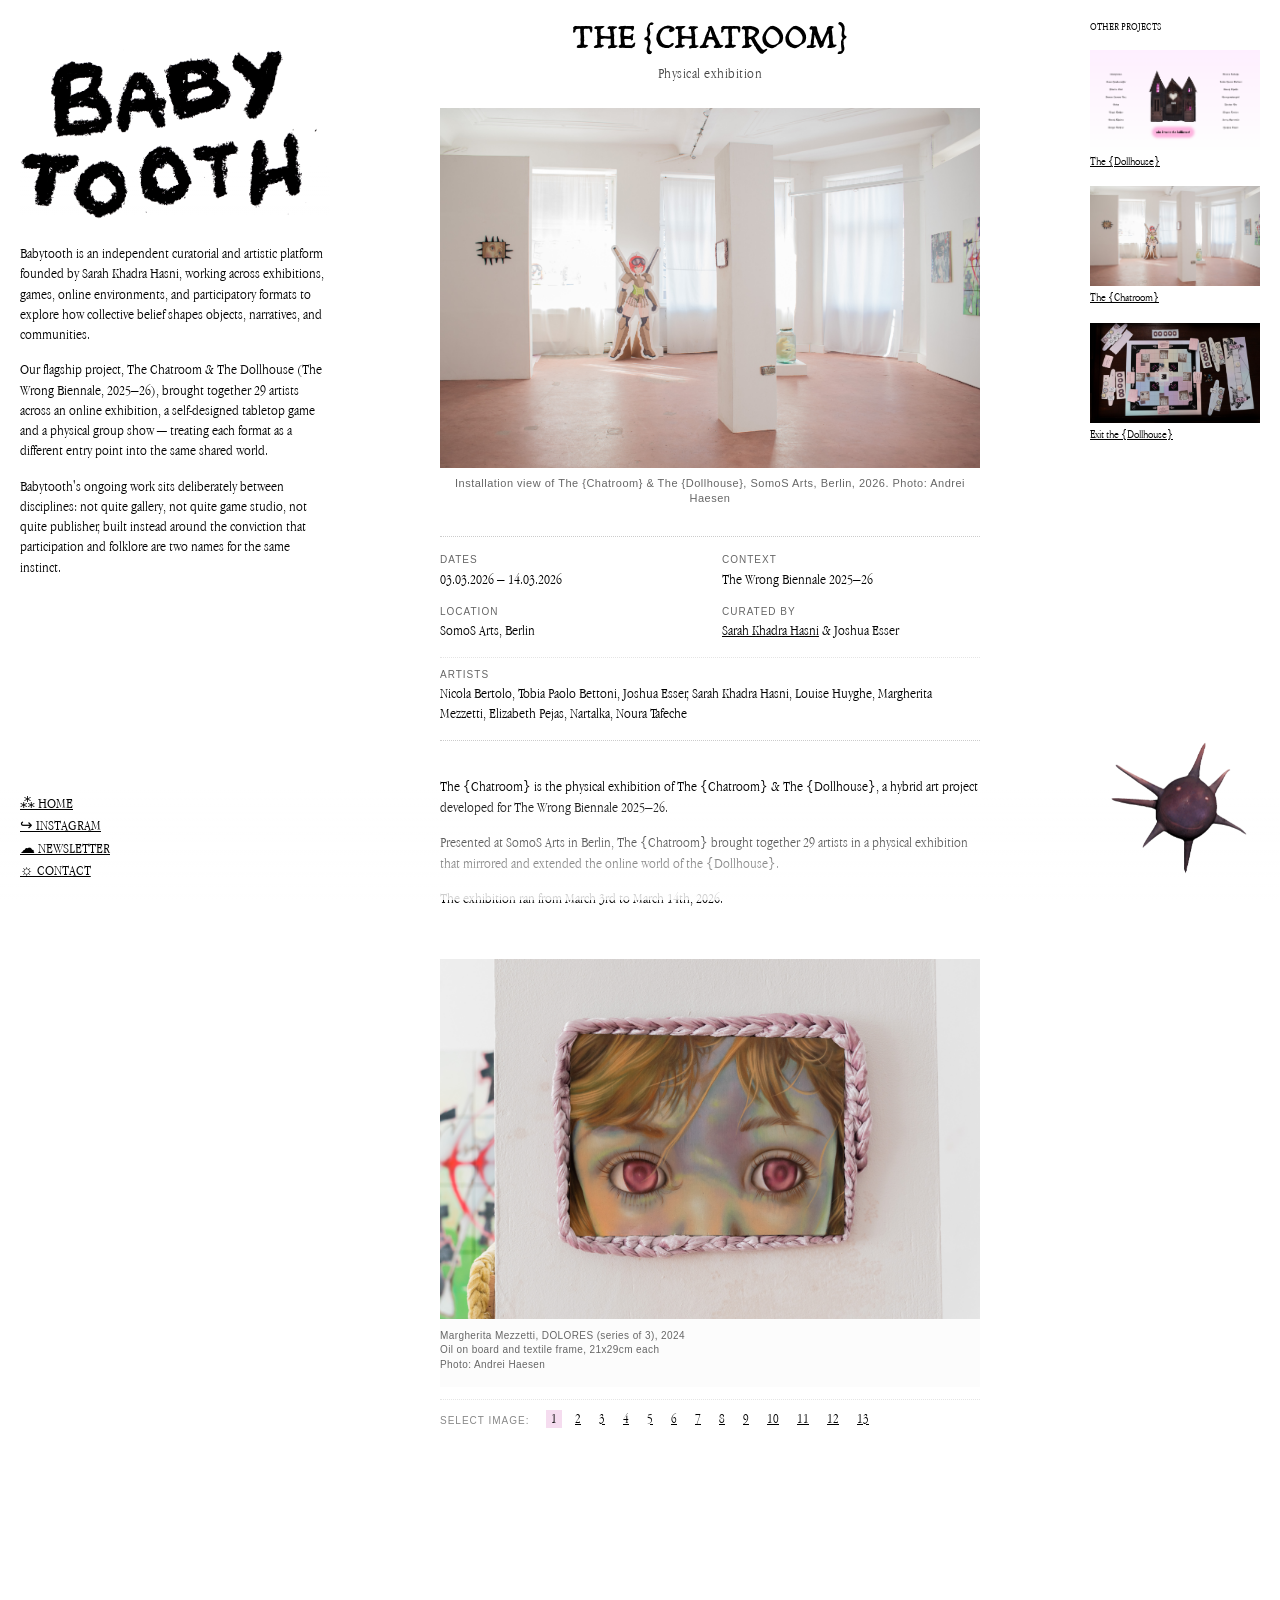
==== commit f6c447f3: "navigation" ====
--- a/projects/chatroom.html
+++ b/projects/chatroom.html
@@ -164,13 +164,50 @@
 
     </div>
 
-    <!-- NAVIGATION -->
+<!-- NAVIGATION -->
     <nav class="site-nav">
-        <a href="../index.html">HOME</a>
-        <a href="https://www.instagram.com/bby.t00th/" target="_blank" rel="noopener noreferrer">INSTAGRAM</a>
-        <a href="../index.html#newsletter">NEWSLETTER</a>
-        <a href="mailto:thechatroomandthedollhouse@gmail.com">CONTACT</a>
+        <a href="../index.html">⁂ HOME</a>
+        <a href="https://www.instagram.com/bby.t00th/" target="_blank" rel="noopener noreferrer">↪ INSTAGRAM</a>
+        <a href="../index.html#newsletter">☁ NEWSLETTER</a>
+        <a href="#contact" id="contact-trigger">☼ CONTACT</a>
     </nav>
+
+    <!-- BOTTOM GRADIENT FADE -->
+    <div class="bottom-fade"></div>
+
+    <!-- CONTACT OVERLAY MODAL -->
+    <div id="contact-modal" class="contact-modal">
+        <div class="contact-modal-content">
+            <button id="close-modal" class="close-modal" aria-label="Close modal">&times;</button>
+            <h2 class="modal-title">Get in Touch</h2>
+            
+            <form id="contact-form" action="https://formspree.io/f/YOUR_FORMSPREE_ID" method="POST" class="contact-form">
+                <div class="form-group">
+                    <label for="name">Name</label>
+                    <input type="text" id="name" name="name" required placeholder="Your name">
+                </div>
+
+                <div class="form-group">
+                    <label for="email">Email</label>
+                    <input type="email" id="email" name="email" required placeholder="your@email.com">
+                </div>
+
+                <div class="form-group">
+                    <label for="subject">Subject</label>
+                    <input type="text" id="subject" name="_subject" required placeholder="Inquiry, proposition, etc.">
+                </div>
+
+                <div class="form-group">
+                    <label for="message">Message</label>
+                    <textarea id="message" name="message" rows="4" required placeholder="Your message..."></textarea>
+                </div>
+
+                <button type="submit" id="contact-submit-btn" class="contact-submit-btn">Send</button>
+            </form>
+
+            <div id="form-status" class="form-status" style="display: none;"></div>
+        </div>
+    </div>
 
     <!-- MASCOT -->
     <div class="mascot">
--- a/style.css
+++ b/style.css
@@ -1,11 +1,8 @@
-/* --------------------------------------------------
-   CUSTOM & GOOGLE FONTS
--------------------------------------------------- */
+/* ==========================================================================
+   1. FONTS & BASE STYLES
+   ========================================================================== */
+
 @import url('https://fonts.googleapis.com/css2?family=Rock+Salt&display=swap');
-
-/* --------------------------------------------------
-   CUSTOM FONT SETUP
--------------------------------------------------- */
 
 @font-face {
     font-family: 'AppleGaramond';
@@ -22,11 +19,6 @@
     font-style: normal;
 }
 
-
-/* --------------------------------------------------
-   BASIC RESET & BODY
--------------------------------------------------- */
-
 * {
     box-sizing: border-box;
 }
@@ -45,56 +37,28 @@
     line-height: 1.35;
     background: #ffffff;
     color: #000000;
-    background-size: 100% auto;
-    background-position: top center;
-    background-repeat: no-repeat;
-    background-attachment: fixed;
-}
-
-/* --------------------------------------------------
-   BOTTOM GRADIENT FADE
--------------------------------------------------- */
-
-.bottom-fade {
-    position: fixed;
-    bottom: 0;
-    left: 0;
-    width: 100%;
-    height: 120px;
-    background: linear-gradient(to top, rgba(255, 255, 255, 1) 0%, rgba(255, 255, 255, 0) 100%);
-    pointer-events: none;
-    z-index: 15;
-}
-
-
-/* --------------------------------------------------
-   LINKS
--------------------------------------------------- */
+}
+
+::selection {
+    color: rgb(234, 178, 221);
+    background: black;
+}
 
 a {
     color: inherit;
     text-decoration: underline;
 }
 
-a:hover, a:active {
+a:hover, 
+a:active {
     color: black;
     background-color: rgba(234, 178, 221, 0.458);
 }
 
-.logo-link:hover,
-.logo-link:active {
-    background-color: transparent;
-}
-
-::selection {
-    color: rgb(234, 178, 221);
-    background: black;
-}
-
-
-/* --------------------------------------------------
-   MAIN LAYOUT (HOMEPAGE)
--------------------------------------------------- */
+
+/* ==========================================================================
+   2. GLOBAL / SHARED LAYOUT & COMPONENTS
+   ========================================================================== */
 
 .site {
     position: relative;
@@ -103,11 +67,7 @@
     padding: 20px;
 }
 
-
-/* --------------------------------------------------
-   INTRO (LEFT SIDEBAR) & STICKY LOGO
--------------------------------------------------- */
-
+/* --- Left Sidebar / Sticky Logo --- */
 .intro {
     width: 310px;
     max-width: 100%;
@@ -119,13 +79,20 @@
     top: 0;
     z-index: 100;
     padding-top: 20px;
-    margin-bottom: 25px;
+    padding-bottom: 0px;
+    margin-bottom: 0px;
     background: linear-gradient(
         to bottom,
         rgba(255, 255, 255, 1) 0%,
-        rgba(255, 255, 255, 1) 75%,
+        rgba(255, 255, 255, 1) 70%,
+        rgba(255, 255, 255, 0.85) 85%,
         rgba(255, 255, 255, 0) 100%
     );
+}
+
+.logo-link:hover,
+.logo-link:active {
+    background-color: transparent;
 }
 
 .logo {
@@ -133,14 +100,195 @@
     width: 310px;
     max-width: 100%;
     height: auto;
-    margin-bottom: 10px;
-}
-
-
-/* --------------------------------------------------
-   HOMEPAGE PROJECTS LIST
--------------------------------------------------- */
-
+    margin-bottom: 0px;
+    transform-origin: center center;
+}
+
+.logo:hover,
+body:has(a:hover) .logo {
+    animation: squigglevision 0.38s steps(1) infinite;
+}
+
+/* --- Bottom Fixed Navigation --- */
+.site-nav {
+    position: fixed;
+    left: 20px;
+    bottom: 20px;
+    display: flex;
+    flex-direction: column;
+    gap: 2px;
+    z-index: 50;
+}
+
+.site-nav a {
+    width: max-content;
+}
+
+/* --- Mascot --- */
+.mascot {
+    position: fixed;
+    right: 20px;
+    bottom: 20px;
+    width: 480px;
+    z-index: 50;
+    pointer-events: none;
+    transition: width 0.3s ease;
+}
+
+.mascot img {
+    display: block;
+    width: 100%;
+    height: auto;
+    pointer-events: auto;
+    cursor: pointer;
+}
+
+/* --- Bottom Gradient Fade --- */
+.bottom-fade {
+    display: none;
+    position: fixed;
+    bottom: 0;
+    left: 0;
+    width: 100%;
+    height: 110px;
+    background: linear-gradient(
+        to top, 
+        rgba(255, 255, 255, 0.85) 0%, 
+        rgba(255, 255, 255, 0.4) 50%, 
+        rgba(255, 255, 255, 0) 100%
+    );
+    pointer-events: none;
+    z-index: 15;
+}
+
+main.project-page ~ .bottom-fade {
+    display: block;
+}
+
+/* --- Contact Modal --- */
+.contact-modal {
+    display: none;
+    position: fixed;
+    top: 0;
+    left: 0;
+    width: 100vw;
+    height: 100vh;
+    background: rgba(0, 0, 0, 0.45);
+    backdrop-filter: blur(2px);
+    -webkit-backdrop-filter: blur(2px);
+    z-index: 10000;
+    justify-content: center;
+    align-items: center;
+}
+
+.contact-modal.active {
+    display: flex;
+}
+
+.contact-modal-content {
+    background-color: #ffffff;
+    border: 1px solid #111111;
+    padding: 35px 30px 30px 30px;
+    width: 90%;
+    max-width: 420px;
+    position: relative;
+    box-shadow: 0 10px 30px rgba(0,0,0,0.15);
+}
+
+.close-modal {
+    position: absolute;
+    top: 12px;
+    right: 15px;
+    background: none;
+    border: none;
+    font-size: 22px;
+    line-height: 1;
+    color: #000000;
+    cursor: pointer;
+    padding: 5px;
+    transition: opacity 0.15s ease;
+}
+
+.close-modal:hover {
+    opacity: 0.6;
+}
+
+.modal-title {
+    font-family: 'AppleGaramond', Georgia, serif;
+    font-size: 22px;
+    font-weight: normal;
+    margin-top: 0;
+    margin-bottom: 20px;
+    color: #000000;
+}
+
+.contact-form .form-group {
+    margin-bottom: 15px;
+    display: flex;
+    flex-direction: column;
+}
+
+.contact-form label {
+    font-family: sans-serif;
+    font-size: 9px;
+    text-transform: uppercase;
+    letter-spacing: 1px;
+    color: #777777;
+    margin-bottom: 5px;
+}
+
+.contact-form input,
+.contact-form textarea {
+    background: #fcfcfc;
+    border: 1px solid #cccccc;
+    padding: 8px 10px;
+    font-family: sans-serif;
+    font-size: 12px;
+    color: #000000;
+    outline: none;
+    transition: border-color 0.15s ease;
+}
+
+.contact-form input:focus,
+.contact-form textarea:focus {
+    border-color: #000000;
+    background: #ffffff;
+}
+
+.contact-submit-btn {
+    background: #000000;
+    color: #ffffff;
+    border: none;
+    font-family: sans-serif;
+    font-size: 10px;
+    text-transform: uppercase;
+    letter-spacing: 1px;
+    padding: 10px 18px;
+    cursor: pointer;
+    width: 100%;
+    margin-top: 5px;
+    transition: background-color 0.15s ease, color 0.15s ease;
+}
+
+.contact-submit-btn:hover {
+    background-color: rgba(234, 178, 221, 0.9);
+    color: #000000;
+}
+
+.form-status {
+    font-family: sans-serif;
+    font-size: 12px;
+    text-align: center;
+    padding: 15px 0 5px 0;
+    color: #111111;
+}
+
+
+/* ==========================================================================
+   3. INDEX / HOMEPAGE SPECIFIC
+   ========================================================================== */
+
+/* --- Projects List Grid --- */
 .projects {
     position: absolute;
     top: 20px;
@@ -180,11 +328,7 @@
     white-space: nowrap;
 }
 
-
-/* --------------------------------------------------
-   PROJECT IMAGE PREVIEW
--------------------------------------------------- */
-
+/* --- Project Image Hover Preview --- */
 .project-preview {
     position: fixed;
     left: 50%;
@@ -232,60 +376,15 @@
 }
 
 
-/* --------------------------------------------------
-   BOTTOM NAVIGATION
--------------------------------------------------- */
-
-.site-nav {
-    position: fixed;
-    left: 20px;
-    bottom: 20px;
-    display: flex;
-    flex-direction: column;
-    gap: 2px;
-    z-index: 20;
-}
-
-.site-nav a {
-    width: max-content;
-}
-
-
-/* --------------------------------------------------
-   MASCOT
--------------------------------------------------- */
-
-.mascot {
-    position: fixed;
-    right: 20px;
-    bottom: 20px;
-    width: 480px; /* Reduced from 550px for homepage/index */
-    z-index: 30;
-    pointer-events: none;
-    transition: width 0.3s ease;
-}
-
-.project-page .mascot {
-    width: 160px;
-}
-
-.mascot img {
-    display: block;
-    width: 100%;
-    height: auto;
-    pointer-events: auto;
-    cursor: pointer;
-}
-
-
-/* --------------------------------------------------
-   PROJECT SUBPAGES (3-COLUMN GRID LAYOUT)
--------------------------------------------------- */
-
+/* ==========================================================================
+   4. PROJECT PAGES & SUBPAGES
+   ========================================================================== */
+
+/* --- 3-Column Layout --- */
 .project-grid {
     display: grid;
     grid-template-columns: 310px 1fr 170px; 
-    gap: 110px; /* Increased from 100px to 110px (pushes center in by 20px total) */
+    gap: 110px;
     width: 100%;
     padding-bottom: 120px;
     max-width: 1600px;
@@ -301,11 +400,11 @@
     width: 100%;
 }
 
-
-/* --------------------------------------------------
-   PROJECT PAGE HEADER & LAYOUT
--------------------------------------------------- */
-
+.project-page .mascot {
+    width: 160px;
+}
+
+/* --- Header & Meta Info --- */
 .project-header {
     width: 100%;
     text-align: center;
@@ -321,9 +420,7 @@
     margin: 0 0 8px 0;
     text-transform: uppercase;
     display: inline-block;
-    
-    /* Continuous 3-step hand-drawn boil animation */
-    animation: squigglevision 0.35s steps(1) infinite;
+    animation: squigglevision 0.38s steps(1) infinite;
 }
 
 .project-subtitle {
@@ -363,6 +460,12 @@
     gap: 2px;
 }
 
+.meta-item.full-width {
+    grid-column: 1 / -1;
+    padding-top: 10px;
+    border-top: 1px dotted #e5e5e5;
+}
+
 .meta-label {
     font-family: sans-serif;
     font-size: 10px;
@@ -376,6 +479,7 @@
     font-size: 15px;
 }
 
+/* --- Description & Figures --- */
 .project-description {
     margin-bottom: 50px;
     font-size: 15px;
@@ -397,11 +501,17 @@
     height: auto;
 }
 
-
-/* --------------------------------------------------
-   PROJECT SIDEBAR (RIGHT / 3RD COLUMN)
--------------------------------------------------- */
-
+figcaption.image-credit {
+    font-family: sans-serif;
+    font-size: 11px;
+    letter-spacing: 0.5px;
+    color: #666666;
+    margin-top: 8px;
+    text-align: center;
+    line-height: 1.35;
+}
+
+/* --- Right Sidebar Column --- */
 .projects-sidebar {
     width: 100%;
     position: sticky;
@@ -482,11 +592,7 @@
     background-color: rgba(234, 178, 221, 0.458);
 }
 
-
-/* --------------------------------------------------
-   INTERACTIVE NUMBERED GALLERY (STABLE CAPTION & NAV)
--------------------------------------------------- */
-
+/* --- Numbered Gallery Component --- */
 .project-gallery {
     width: 100%;
     margin-top: 30px;
@@ -507,20 +613,17 @@
     object-fit: contain;
 }
 
-/* FIGCAPTION: SMALLER FONT + FIXED HEIGHT FOR LONG CAPTIONS */
 .gallery-frame figcaption {
     font-family: sans-serif;
-    font-size: 10px; /* Crisp smaller font */
+    font-size: 10px;
     line-height: 1.45;
     letter-spacing: 0.4px;
     color: #666666;
     margin-top: 10px;
     text-align: left;
-    /* Reserves enough vertical room (~4 lines) so numbers never move on switch */
     min-height: 5.8em; 
 }
 
-/* NAVIGATION BAR: FIXED AT THE BOTTOM BELOW CAPTION */
 .gallery-nav {
     display: flex;
     justify-content: center;
@@ -535,7 +638,7 @@
 .gallery-label {
     position: absolute;
     left: 0;
-    bottom: 2px; /* Pins label cleanly to the same baseline as numbers */
+    bottom: 2px;
     font-family: sans-serif;
     font-size: 10px;
     text-transform: uppercase;
@@ -572,30 +675,10 @@
     text-decoration: none;
 }
 
-/* --------------------------------------------------
-   METADATA GRID & ARTIST LIST
--------------------------------------------------- */
-
-.meta-item.full-width {
-    grid-column: 1 / -1;
-    padding-top: 10px;
-    border-top: 1px dotted #e5e5e5;
-}
-
-figcaption.image-credit {
-    font-family: sans-serif;
-    font-size: 11px;
-    letter-spacing: 0.5px;
-    color: #666666;
-    margin-top: 8px;
-    text-align: center;
-    line-height: 1.35;
-}
-
-
-/* --------------------------------------------------
-   MOBILE ADAPTATION
--------------------------------------------------- */
+
+/* ==========================================================================
+   5. MEDIA QUERIES (MOBILE & RESPONSIVE)
+   ========================================================================== */
 
 @media (max-width: 1024px) {
     .project-grid {
@@ -676,19 +759,9 @@
 }
 
 
-/* --------------------------------------------------
-   HAND-DRAWN BOIL & JITTER ANIMATION (BALANCED)
--------------------------------------------------- */
-
-.logo {
-    display: block;
-    width: 310px;
-    max-width: 100%;
-    height: auto;
-    margin-bottom: 10px;
-    /* Prevent jitter from pushing layout content below it */
-    transform-origin: center center;
-}
+/* ==========================================================================
+   6. ANIMATIONS
+   ========================================================================== */
 
 @keyframes squigglevision {
   0%, 100% {
@@ -703,16 +776,4 @@
     filter: url('#hand-drawn-3');
     transform: scale(0.996) rotate(0.15deg);
   }
-}
-
-/* Apply subtle boil animation to logo on hover or link hover */
-.logo:hover,
-body:has(a:hover) .logo {
-  animation: squigglevision 0.38s steps(1) infinite;
-}
-
-/* Apply subtle boil animation to project page bold titles */
-.project-title-bold {
-  display: inline-block;
-  animation: squigglevision 0.38s steps(1) infinite;
 }
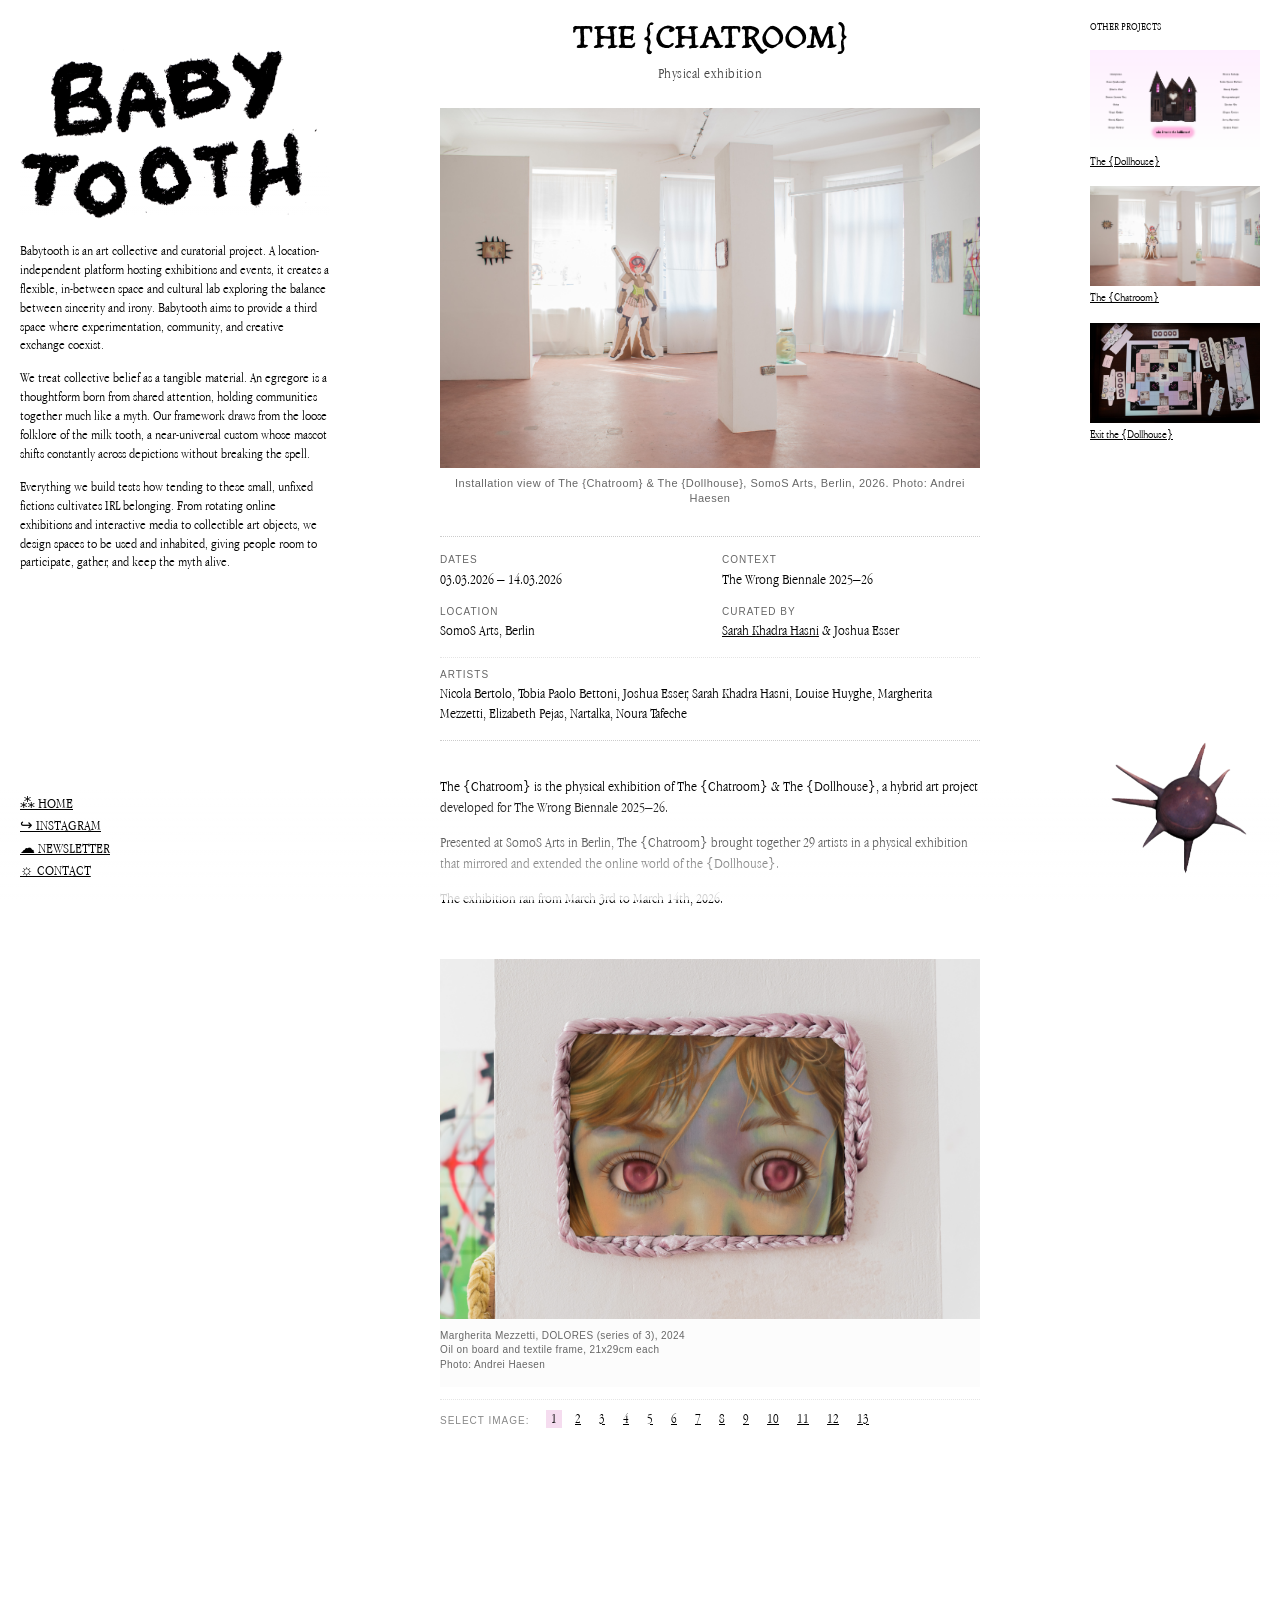
==== commit f632596c: "descrp" ====
--- a/projects/chatroom.html
+++ b/projects/chatroom.html
@@ -18,29 +18,34 @@
                 <img src="../assets/babytooth.png" alt="Babytooth" class="logo">
             </a>
 
-            <div class="description">
-                <p>
-                    Babytooth is an independent curatorial and artistic
-                    platform founded by Sarah Khadra Hasni, working across
-                    exhibitions, games, online environments, and participatory
-                    formats to explore how collective belief shapes objects,
-                    narratives, and communities.
-                </p>
-                <p>
-                    Our flagship project, The Chatroom &amp; The Dollhouse
-                    (The Wrong Biennale, 2025–26), brought together 29 artists
-                    across an online exhibition, a self-designed tabletop game
-                    and a physical group show — treating each format as a
-                    different entry point into the same shared world.
-                </p>
-                <p>
-                    Babytooth's ongoing work sits deliberately between
-                    disciplines: not quite gallery, not quite game studio,
-                    not quite publisher, built instead around the conviction
-                    that participation and folklore are two names for the
-                    same instinct.
-                </p>
-            </div>
+<div class="description">
+            <p>
+                Babytooth is an art collective and curatorial project.
+                A location-independent platform hosting exhibitions
+                and events, it creates a flexible, in-between
+                space and cultural lab exploring the balance between
+                sincerity and irony. Babytooth aims to provide a third
+                space where experimentation, community, and creative
+                exchange coexist.
+            </p>
+            <p>
+                We treat collective belief as a tangible material.
+                An egregore is a thoughtform born from shared attention,
+                holding communities together much like a myth. Our
+                framework draws from the loose folklore of the milk
+                tooth, a near-universal custom whose mascot shifts
+                constantly across depictions without breaking the
+                spell.
+            </p>
+            <p>
+                Everything we build tests how tending to these small,
+                unfixed fictions cultivates IRL belonging. From
+                rotating online exhibitions and interactive media to
+                collectible art objects, we design spaces to be used
+                and inhabited, giving people room to participate,
+                gather, and keep the myth alive.
+            </p>
+        </div>
         </section>
 
         <!-- CENTER COLUMN (2): PROJECT CONTENT -->
--- a/style.css
+++ b/style.css
@@ -71,6 +71,11 @@
 .intro {
     width: 310px;
     max-width: 100%;
+}
+
+.description {
+
+    font-size: 14px;
 }
 
 .logo-link {
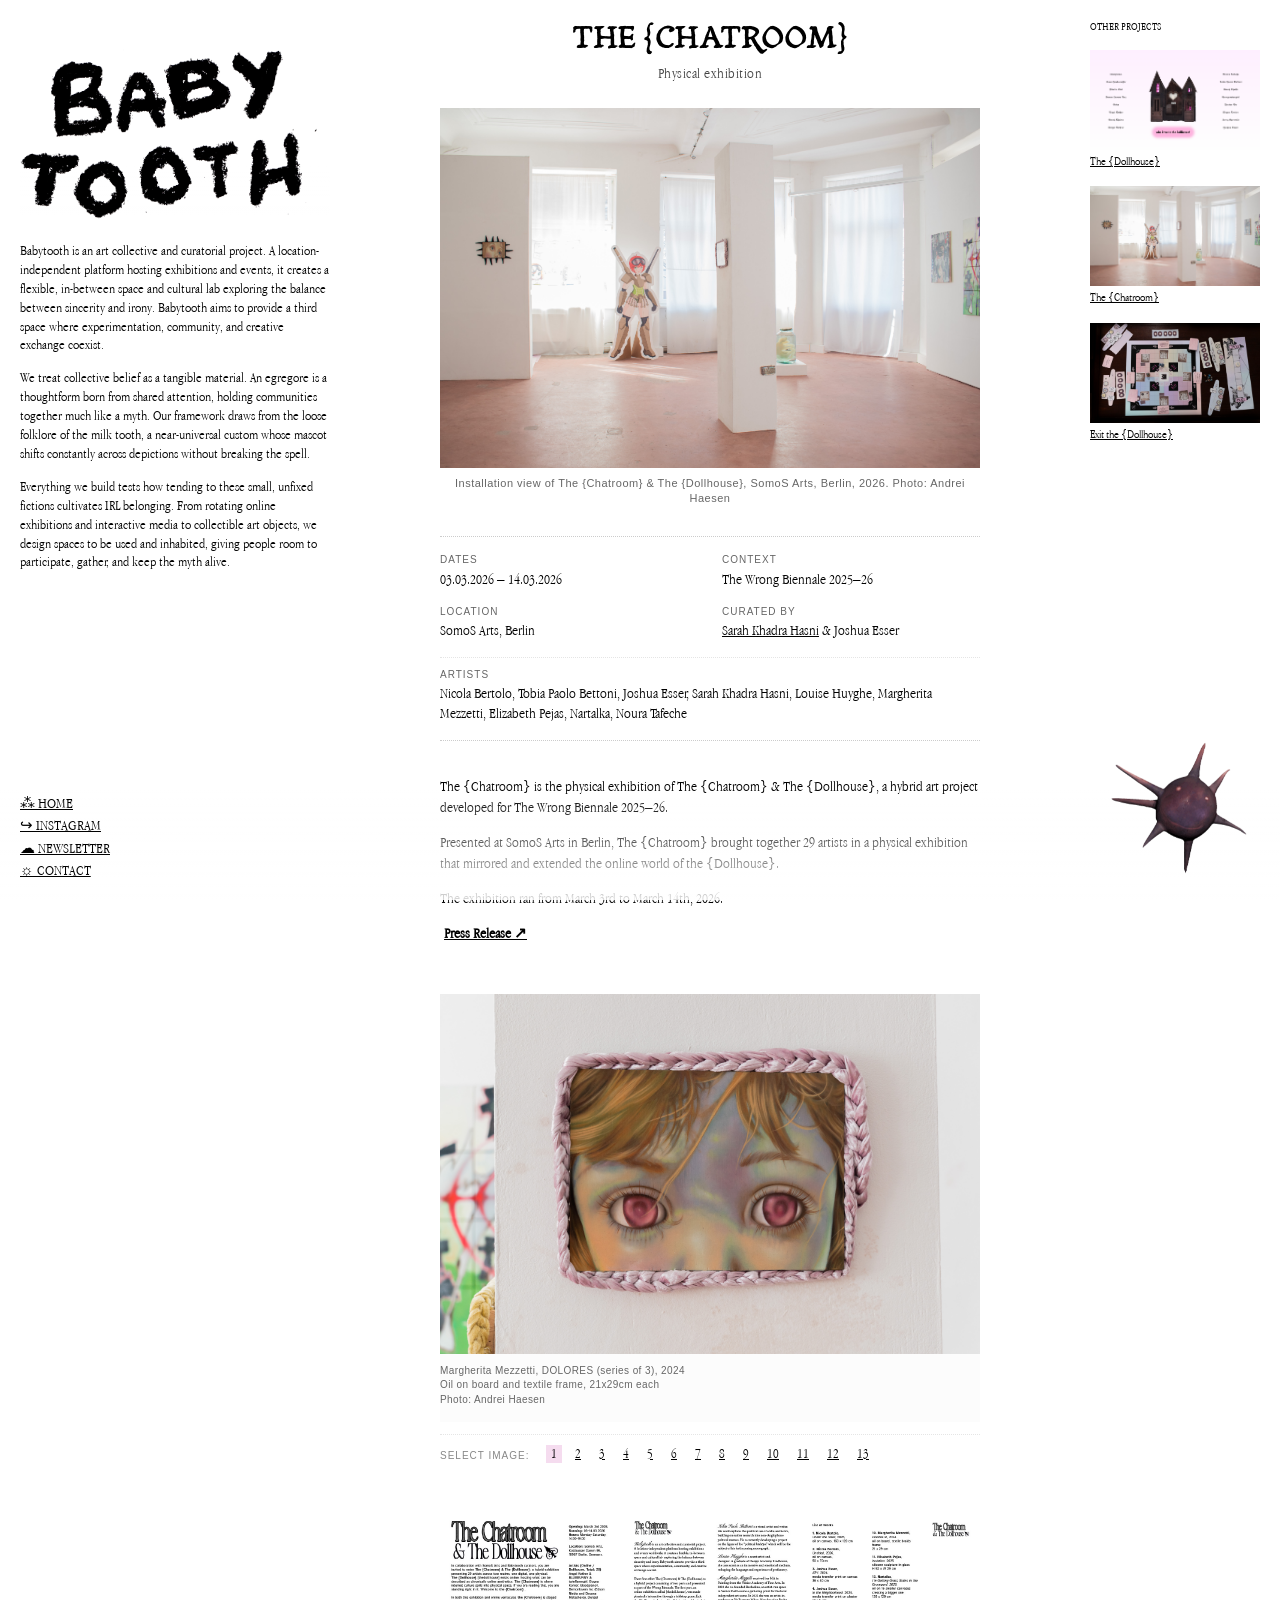
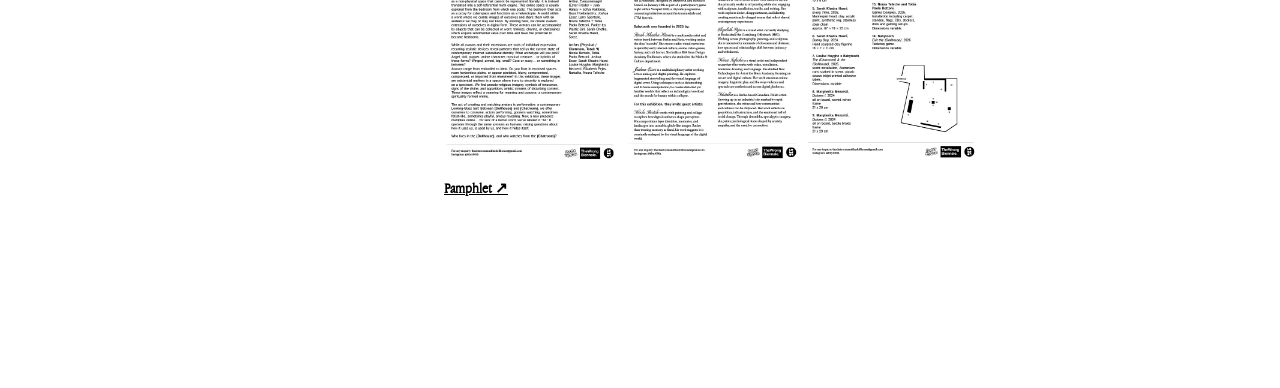
==== commit 76fc4795: "documentation added" ====
--- a/projects/chatroom.html
+++ b/projects/chatroom.html
@@ -1,252 +1,268 @@
-<!DOCTYPE html>
-<html lang="en">
-<head>
-    <meta charset="UTF-8">
-    <meta name="viewport" content="width=device-width, initial-scale=1.0">
-    <title>The {Chatroom} — Babytooth</title>
-    <link rel="stylesheet" href="../style.css">
-</head>
-<body>
-
-<main class="site project-page">
-    
-    <div class="project-grid">
-
-        <!-- LEFT COLUMN (1): SITE INTRO -->
-        <section class="intro">
-            <a href="../index.html" class="logo-link">
-                <img src="../assets/babytooth.png" alt="Babytooth" class="logo">
-            </a>
-
-<div class="description">
-            <p>
-                Babytooth is an art collective and curatorial project.
-                A location-independent platform hosting exhibitions
-                and events, it creates a flexible, in-between
-                space and cultural lab exploring the balance between
-                sincerity and irony. Babytooth aims to provide a third
-                space where experimentation, community, and creative
-                exchange coexist.
-            </p>
-            <p>
-                We treat collective belief as a tangible material.
-                An egregore is a thoughtform born from shared attention,
-                holding communities together much like a myth. Our
-                framework draws from the loose folklore of the milk
-                tooth, a near-universal custom whose mascot shifts
-                constantly across depictions without breaking the
-                spell.
-            </p>
-            <p>
-                Everything we build tests how tending to these small,
-                unfixed fictions cultivates IRL belonging. From
-                rotating online exhibitions and interactive media to
-                collectible art objects, we design spaces to be used
-                and inhabited, giving people room to participate,
-                gather, and keep the myth alive.
-            </p>
-        </div>
-        </section>
-
-        <!-- CENTER COLUMN (2): PROJECT CONTENT -->
-        <section class="project-content">
-
-            <!-- HEADER AREA -->
-            <header class="project-header">
-                <h1 class="project-title-bold">The {Chatroom}</h1>
-                <div class="project-subtitle">Physical exhibition</div>
-
-                <!-- HERO IMAGE -->
-                <figure class="project-hero-image">
-                    <img src="../assets/chatroom-1.jpg" alt="The Chatroom installation view 1">
-                    <figcaption class="image-credit">
-                        Installation view of The {Chatroom} &amp; The {Dollhouse}, SomoS Arts, Berlin, 2026. Photo: Andrei Haesen
-                    </figcaption>
-                </figure>
-
-                <!-- METADATA BAR -->
-                <div class="project-meta-grid">
-                    <div class="meta-item">
-                        <span class="meta-label">DATES</span>
-                        <span class="meta-value">03.03.2026 – 14.03.2026</span>
-                    </div>
-                    <div class="meta-item">
-                        <span class="meta-label">CONTEXT</span>
-                        <span class="meta-value">The Wrong Biennale 2025–26</span>
-                    </div>
-                    <div class="meta-item">
-                        <span class="meta-label">LOCATION</span>
-                        <span class="meta-value">SomoS Arts, Berlin</span>
-                    </div>
-                    <div class="meta-item">
-                        <span class="meta-label">CURATED BY</span>
-                        <span class="meta-value">
-                            <a href="https://sarahkhadra.com/" target="_blank">Sarah Khadra Hasni</a> &amp; Joshua Esser
-                        </span>
-                    </div>
-                    <!-- FULL WIDTH ARTISTS LIST WITH DOTTED TOP DIVIDER -->
-                    <div class="meta-item full-width">
-                        <span class="meta-label">ARTISTS</span>
-                        <span class="meta-value">
-                            Nicola Bertolo, Tobia Paolo Bettoni, Joshua Esser, Sarah Khadra Hasni, Louise Huyghe, Margherita Mezzetti, Elizabeth Pejas, Nartalka, Noura Tafeche
-                        </span>
-                    </div>
-                </div>
-            </header>
-
-            <!-- MAIN DESCRIPTION TEXT -->
-            <div class="project-description">
-                <p>
-                    The {Chatroom} is the physical exhibition of The {Chatroom} &amp; The {Dollhouse}, a hybrid art project developed for The Wrong Biennale 2025–26.
-                </p>
-                <p>
-                    Presented at SomoS Arts in Berlin, The {Chatroom} brought together 29 artists in a physical exhibition that mirrored and extended the online world of the {Dollhouse}.
-                </p>
-                <p>
-                    The exhibition ran from March 3rd to March 14th, 2026.
-                </p>
-            </div>
-
-<!-- INTERACTIVE GALLERY (IMAGES 2-14) -->
-            <div class="project-gallery">
-                <figure class="gallery-frame">
-                    <img id="gallery-display" src="../assets/chatroom-2.jpg" alt="The Chatroom image 2">
-                    <figcaption id="gallery-caption" class="image-credit">
-                        Margherita Mezzetti, DOLORES (series of 3), 2024<br>Oil on board and textile frame, 21x29cm each<br>Photo: Andrei Haesen
-                    </figcaption>
-                </figure>
-
-                <!-- NUMBERED HOVER CONTROLS -->
-                <div class="gallery-nav">
-                    <span class="gallery-label">Select Image:</span>
-
-                    <div class="gallery-numbers-group">
-                        <button class="gallery-num active" data-src="../assets/chatroom-2.jpg" data-caption="Margherita Mezzetti, DOLORES (series of 3), 2024<br>Oil on board and textile frame, 21x29cm each<br>Photo: Andrei Haesen">1</button>
-                        <button class="gallery-num" data-src="../assets/chatroom-3.jpg" data-caption="Installation view of The {Chatroom}, 2026.<br>Photo: Andrei Haesen">2</button>
-                        <button class="gallery-num" data-src="../assets/chatroom-4.jpg" data-caption="Pictured left: Nicola Bertolo, Under the Shell, 2026, oil on canvas, 160 x 120 cm.<br>Pictured right: Margherita Mezzetti, Dolores (series of 3), 2024, Oil on board and textile frame, 21x29cm each.<br>Photo: Andrei Haesen">3</button>
-                        <button class="gallery-num" data-src="../assets/chatroom-5.jpg" data-caption="Pictured left: Nicola Bertolo, Untitled, 2026, Oil on canvas, 50 x 70 cm.<br>Pictured right: Nartalka, I’m Getting Grass Stains in the Graveyard, 2025, Oil on 16 smaller canvases creating a bigger one, 120 x 120 cm.<br>Photo: Andrei Haesen">4</button>
-                        <button class="gallery-num" data-src="../assets/chatroom-6.jpg" data-caption="Elisabeth Pejas, Isolation, 2025, Silicone sculpture in glass, H 52 x Ø29 cm.<br>Photo: Andrei Haesen">5</button>
-                        <button class="gallery-num" data-src="../assets/chatroom-7.jpg" data-caption="Joshua Esser, AT-1, 2024, Media transfer print on canvas, 36 x 40 cm.<br>Photo: Andrei Haesen">6</button>
-                        <button class="gallery-num" data-src="../assets/chatroom-8.jpg" data-caption="Margherita Mezzetti, Dolores (series of 3), 2024, Oil on board and textile frame, 21x29cm each.<br>Photo: Andrei Haesen">7</button>
-                        <!-- PNG files -->
-                        <button class="gallery-num" data-src="../assets/chatroom-9.png" data-caption="Installation view of The {Chatroom}, 2026.<br>Photo: Sarah Khadra Hasni">8</button>
-                        <button class="gallery-num" data-src="../assets/chatroom-10.png" data-caption="Louise Huyghe x Babytooth, The {Chatroom} &amp; The {Dollhouse}, 2026, scent installation, aluminium cans soaked in scent, plastic straws, inkjet-printed adhesive labels, dimensions variable.<br>Photo: Sarah Khadra Hasni">9</button>
-                        <button class="gallery-num" data-src="../assets/chatroom-11.png" data-caption="Installation view of The {Chatroom}, 2026.<br>Photo: Sarah Khadra Hasni">10</button>
-                        <!-- JPG files -->
-                        <button class="gallery-num" data-src="../assets/chatroom-12.jpg" data-caption="Sarah Khadra Hasni, Every Time, 2026, Mannequin head, clay, acrylic paint, synthetic wig, stainless steel chain, Approx. 67 × 19 × 22 cm.<br>Photo: Florian Gatzweiler">11</button>
-                        <button class="gallery-num" data-src="../assets/chatroom-13.jpg" data-caption="Noura Tafeche and Tobia Paolo Bettoni, Gijinka Complex, 2025, Installation including carpet, standee, flags, CDs, stickers, dolls and gaming setups, Dimensions variable.<br>Photo: Florian Gatzweiler">12</button>
-                        <button class="gallery-num" data-src="../assets/chatroom-14.jpg" data-caption="Noura Tafeche and Tobia Paolo Bettoni, Gijinka Complex, 2025, Installation including carpet, standee, flags, CDs, stickers, dolls and gaming setups, Dimensions variable.<br>Photo: Florian Gatzweiler">13</button>
-                    </div>
-                </div>
-            </div>
-
-        </section>
-
-        <!-- RIGHT COLUMN (3): OTHER PROJECTS -->
-        <aside class="projects-sidebar">
-            <div class="sidebar-title">OTHER PROJECTS</div>
-            <div class="sidebar-project-list">
-                <a href="dollhouse.html" class="sidebar-item">
-                    <div class="sidebar-item-img-wrapper">
-                        <img src="../assets/dollhouse-1.png" alt="The Dollhouse">
-                    </div>
-                    <span class="sidebar-item-title">The {Dollhouse}</span>
-                </a>
-                <a href="chatroom.html" class="sidebar-item">
-                    <div class="sidebar-item-img-wrapper">
-                        <img src="../assets/chatroom-1.jpg" alt="The Chatroom">
-                    </div>
-                    <span class="sidebar-item-title">The {Chatroom}</span>
-                </a>
-                <a href="exit-dollhouse.html" class="sidebar-item">
-                    <div class="sidebar-item-img-wrapper">
-                        <img src="../assets/exit-dollhouse-1.jpg" alt="Exit the Dollhouse">
-                    </div>
-                    <span class="sidebar-item-title">Exit the {Dollhouse}</span>
-                </a>
-            </div>
-        </aside>
-
-    </div>
-
-<!-- NAVIGATION -->
-    <nav class="site-nav">
-        <a href="../index.html">⁂ HOME</a>
-        <a href="https://www.instagram.com/bby.t00th/" target="_blank" rel="noopener noreferrer">↪ INSTAGRAM</a>
-        <a href="../index.html#newsletter">☁ NEWSLETTER</a>
-        <a href="#contact" id="contact-trigger">☼ CONTACT</a>
-    </nav>
-
-    <!-- BOTTOM GRADIENT FADE -->
-    <div class="bottom-fade"></div>
-
-    <!-- CONTACT OVERLAY MODAL -->
-    <div id="contact-modal" class="contact-modal">
-        <div class="contact-modal-content">
-            <button id="close-modal" class="close-modal" aria-label="Close modal">&times;</button>
-            <h2 class="modal-title">Get in Touch</h2>
-            
-            <form id="contact-form" action="https://formspree.io/f/YOUR_FORMSPREE_ID" method="POST" class="contact-form">
-                <div class="form-group">
-                    <label for="name">Name</label>
-                    <input type="text" id="name" name="name" required placeholder="Your name">
-                </div>
-
-                <div class="form-group">
-                    <label for="email">Email</label>
-                    <input type="email" id="email" name="email" required placeholder="your@email.com">
-                </div>
-
-                <div class="form-group">
-                    <label for="subject">Subject</label>
-                    <input type="text" id="subject" name="_subject" required placeholder="Inquiry, proposition, etc.">
-                </div>
-
-                <div class="form-group">
-                    <label for="message">Message</label>
-                    <textarea id="message" name="message" rows="4" required placeholder="Your message..."></textarea>
-                </div>
-
-                <button type="submit" id="contact-submit-btn" class="contact-submit-btn">Send</button>
-            </form>
-
-            <div id="form-status" class="form-status" style="display: none;"></div>
-        </div>
-    </div>
-
-    <!-- MASCOT -->
-    <div class="mascot">
-        <img
-            src="../assets/spikey0-static.png"
-            data-static="../assets/spikey0-static.png"
-            data-spin-down="../assets/spikey0.gif"
-            data-spin-up="../assets/spikey0.gif"
-            alt="Babytooth mascot"
-        >
-    </div>
-
-</main>
-
-<div class="bottom-fade"></div>
-
-<!-- HIDDEN SVG FILTER (BALANCED INTENSITY) -->
-<svg width="0" height="0" style="position: absolute; pointer-events: none;">
-    <defs>
-        <filter id="hand-drawn" x="-5%" y="-5%" width="110%" height="110%">
-            <feTurbulence type="fractalNoise" baseFrequency="0.038" numOctaves="2" result="noise" />
-            <feDisplacementMap in="SourceGraphic" in2="noise" scale="2.2" xChannelSelector="R" yChannelSelector="G" />
-        </filter>
-        <filter id="hand-drawn-2" x="-5%" y="-5%" width="110%" height="110%">
-            <feTurbulence type="fractalNoise" baseFrequency="0.048" numOctaves="2" result="noise" />
-            <feDisplacementMap in="SourceGraphic" in2="noise" scale="3.2" xChannelSelector="R" yChannelSelector="G" />
-        </filter>
-        <filter id="hand-drawn-3" x="-5%" y="-5%" width="110%" height="110%">
-            <feTurbulence type="fractalNoise" baseFrequency="0.032" numOctaves="2" result="noise" />
-            <feDisplacementMap in="SourceGraphic" in2="noise" scale="1.8" xChannelSelector="R" yChannelSelector="G" />
-        </filter>
-    </defs>
-</svg>
-
-<script src="../script.js"></script>
-</body>
+<!DOCTYPE html> 
+<html lang="en"> 
+<head> 
+<meta charset="UTF-8"> 
+<meta name="viewport" content="width=device-width, initial-scale=1.0"> 
+<title>The {Chatroom} — Babytooth</title> 
+<link rel="stylesheet" href="../style.css"> 
+</head> 
+<body> 
+
+<main class="site project-page"> 
+<div class="project-grid"> 
+
+<!-- LEFT COLUMN (1): SITE INTRO --> 
+<section class="intro"> 
+<a href="../index.html" class="logo-link"> 
+<img src="../assets/babytooth.png" alt="Babytooth" class="logo"> 
+</a> 
+
+<div class="description"> 
+<p> 
+Babytooth is an art collective and curatorial project. 
+A location-independent platform hosting exhibitions 
+and events, it creates a flexible, in-between 
+space and cultural lab exploring the balance between 
+sincerity and irony. Babytooth aims to provide a third 
+space where experimentation, community, and creative 
+exchange coexist. 
+</p> 
+<p> 
+We treat collective belief as a tangible material. 
+An egregore is a thoughtform born from shared attention, 
+holding communities together much like a myth. Our 
+framework draws from the loose folklore of the milk 
+tooth, a near-universal custom whose mascot shifts 
+constantly across depictions without breaking the 
+spell. 
+</p> 
+<p> 
+Everything we build tests how tending to these small, 
+unfixed fictions cultivates IRL belonging. From 
+rotating online exhibitions and interactive media to 
+collectible art objects, we design spaces to be used 
+and inhabited, giving people room to participate, 
+gather, and keep the myth alive. 
+</p> 
+</div> 
+</section> 
+
+<!-- CENTER COLUMN (2): PROJECT CONTENT --> 
+<section class="project-content"> 
+
+<!-- HEADER AREA --> 
+<header class="project-header"> 
+<h1 class="project-title-bold hover-flyer-target" data-preview="../assets/chatroom-flyer.jpg">The {Chatroom}</h1> 
+<div class="project-subtitle">Physical exhibition</div> 
+
+<!-- HERO IMAGE --> 
+<figure class="project-hero-image"> 
+<img src="../assets/chatroom-1.jpg" alt="The Chatroom installation view 1"> 
+<figcaption class="image-credit"> 
+Installation view of The {Chatroom} &amp; The {Dollhouse}, SomoS Arts, Berlin, 2026. Photo: Andrei Haesen 
+</figcaption> 
+</figure> 
+
+<!-- METADATA BAR --> 
+<div class="project-meta-grid"> 
+<div class="meta-item"> 
+<span class="meta-label">DATES</span> 
+<span class="meta-value">03.03.2026 – 14.03.2026</span> 
+</div> 
+<div class="meta-item"> 
+<span class="meta-label">CONTEXT</span> 
+<span class="meta-value">The Wrong Biennale 2025–26</span> 
+</div> 
+<div class="meta-item"> 
+<span class="meta-label">LOCATION</span> 
+<span class="meta-value">SomoS Arts, Berlin</span> 
+</div> 
+<div class="meta-item"> 
+<span class="meta-label">CURATED BY</span> 
+<span class="meta-value"> 
+<a href="https://sarahkhadra.com/" target="_blank">Sarah Khadra Hasni</a> &amp; Joshua Esser 
+</span> 
+</div> 
+<!-- FULL WIDTH ARTISTS LIST WITH DOTTED TOP DIVIDER --> 
+<div class="meta-item full-width"> 
+<span class="meta-label">ARTISTS</span> 
+<span class="meta-value"> 
+Nicola Bertolo, Tobia Paolo Bettoni, Joshua Esser, Sarah Khadra Hasni, Louise Huyghe, Margherita Mezzetti, Elizabeth Pejas, Nartalka, Noura Tafeche 
+</span> 
+</div> 
+</div> 
+</header> 
+
+<!-- MAIN DESCRIPTION TEXT --> 
+<div class="project-description"> 
+<p> 
+The {Chatroom} is the physical exhibition of The {Chatroom} &amp; The {Dollhouse}, a hybrid art project developed for The Wrong Biennale 2025–26. 
+</p> 
+<p> 
+Presented at SomoS Arts in Berlin, The {Chatroom} brought together 29 artists in a physical exhibition that mirrored and extended the online world of the {Dollhouse}. 
+</p> 
+<p> 
+The exhibition ran from March 3rd to March 14th, 2026. 
+</p> 
+<p> 
+<a href="../assets/Chatroom_Press_Release.pdf" target="_blank" rel="noopener noreferrer" class="press-release-inline"> 
+Press Release ↗
+</a> 
+</p> 
+</div> 
+
+<!-- INTERACTIVE GALLERY (IMAGES 2-14) --> 
+<div class="project-gallery"> 
+<figure class="gallery-frame"> 
+<img id="gallery-display" src="../assets/chatroom-2.jpg" alt="The Chatroom image 2"> 
+<figcaption id="gallery-caption" class="image-credit"> 
+Margherita Mezzetti, DOLORES (series of 3), 2024<br>Oil on board and textile frame, 21x29cm each<br>Photo: Andrei Haesen 
+</figcaption> 
+</figure> 
+
+<!-- NUMBERED HOVER CONTROLS --> 
+<div class="gallery-nav"> 
+<span class="gallery-label">Select Image:</span> 
+
+<div class="gallery-numbers-group"> 
+<button class="gallery-num active" data-src="../assets/chatroom-2.jpg" data-caption="Margherita Mezzetti, DOLORES (series of 3), 2024<br>Oil on board and textile frame, 21x29cm each<br>Photo: Andrei Haesen">1</button> 
+<button class="gallery-num" data-src="../assets/chatroom-3.jpg" data-caption="Installation view of The {Chatroom}, 2026.<br>Photo: Andrei Haesen">2</button> 
+<button class="gallery-num" data-src="../assets/chatroom-4.jpg" data-caption="Pictured left: Nicola Bertolo, Under the Shell, 2026, oil on canvas, 160 x 120 cm.<br>Pictured right: Margherita Mezzetti, Dolores (series of 3), 2024, Oil on board and textile frame, 21x29cm each.<br>Photo: Andrei Haesen">3</button> 
+<button class="gallery-num" data-src="../assets/chatroom-5.jpg" data-caption="Pictured left: Nicola Bertolo, Untitled, 2026, Oil on canvas, 50 x 70 cm.<br>Pictured right: Nartalka, I’m Getting Grass Stains in the Graveyard, 2025, Oil on 16 smaller canvases creating a bigger one, 120 x 120 cm.<br>Photo: Andrei Haesen">4</button> 
+<button class="gallery-num" data-src="../assets/chatroom-6.jpg" data-caption="Elisabeth Pejas, Isolation, 2025, Silicone sculpture in glass, H 52 x Ø29 cm.<br>Photo: Andrei Haesen">5</button> 
+<button class="gallery-num" data-src="../assets/chatroom-7.jpg" data-caption="Joshua Esser, AT-1, 2024, Media transfer print on canvas, 36 x 40 cm.<br>Photo: Andrei Haesen">6</button> 
+<button class="gallery-num" data-src="../assets/chatroom-8.jpg" data-caption="Margherita Mezzetti, Dolores (series of 3), 2024, Oil on board and textile frame, 21x29cm each.<br>Photo: Andrei Haesen">7</button> 
+<!-- PNG files --> 
+<button class="gallery-num" data-src="../assets/chatroom-9.png" data-caption="Installation view of The {Chatroom}, 2026.<br>Photo: Sarah Khadra Hasni">8</button> 
+<button class="gallery-num" data-src="../assets/chatroom-10.png" data-caption="Louise Huyghe x Babytooth, The {Chatroom} &amp; The {Dollhouse}, 2026, scent installation, aluminium cans soaked in scent, plastic straws, inkjet-printed adhesive labels, dimensions variable.<br>Photo: Sarah Khadra Hasni">9</button> 
+<button class="gallery-num" data-src="../assets/chatroom-11.png" data-caption="Installation view of The {Chatroom}, 2026.<br>Photo: Sarah Khadra Hasni">10</button> 
+<!-- JPG files --> 
+<button class="gallery-num" data-src="../assets/chatroom-12.jpg" data-caption="Sarah Khadra Hasni, Every Time, 2026, Mannequin head, clay, acrylic paint, synthetic wig, stainless steel chain, Approx. 67 × 19 × 22 cm.<br>Photo: Florian Gatzweiler">11</button> 
+<button class="gallery-num" data-src="../assets/chatroom-13.jpg" data-caption="Noura Tafeche and Tobia Paolo Bettoni, Gijinka Complex, 2025, Installation including carpet, standee, flags, CDs, stickers, dolls and gaming setups, Dimensions variable.<br>Photo: Florian Gatzweiler">12</button> 
+<button class="gallery-num" data-src="../assets/chatroom-14.jpg" data-caption="Noura Tafeche and Tobia Paolo Bettoni, Gijinka Complex, 2025, Installation including carpet, standee, flags, CDs, stickers, dolls and gaming setups, Dimensions variable.<br>Photo: Florian Gatzweiler">13</button> 
+</div> 
+</div> 
+
+<!-- COMBINED DOCUMENTATION IMAGE BELOW GALLERY --> 
+<div class="project-documentation"> 
+<figure style="margin: 30px 0; padding: 0; background: none; border: none;"> 
+<a href="../assets/chatroom-documentation-combined.jpg" target="_blank" rel="noopener noreferrer"> 
+<img src="../assets/chatroom-documentation-combined.jpg" alt="The Chatroom Pamphlet" style="width: 100%; height: auto; display: block;"> 
+</a> 
+<figcaption style="margin-top: 10px;"> 
+<a href="../assets/chatroom-documentation-combined.jpg" target="_blank" rel="noopener noreferrer" class="press-release-inline"> 
+Pamphlet ↗ 
+</a> 
+</figcaption> 
+</figure> 
+</div>
+
+</section> 
+
+<!-- RIGHT COLUMN (3): OTHER PROJECTS --> 
+<aside class="projects-sidebar"> 
+<div class="sidebar-title">OTHER PROJECTS</div> 
+<div class="sidebar-project-list"> 
+<a href="dollhouse.html" class="sidebar-item"> 
+<div class="sidebar-item-img-wrapper"> 
+<img src="../assets/dollhouse-1.png" alt="The Dollhouse"> 
+</div> 
+<span class="sidebar-item-title">The {Dollhouse}</span> 
+</a> 
+<a href="chatroom.html" class="sidebar-item"> 
+<div class="sidebar-item-img-wrapper"> 
+<img src="../assets/chatroom-1.jpg" alt="The Chatroom"> 
+</div> 
+<span class="sidebar-item-title">The {Chatroom}</span> 
+</a> 
+<a href="exit-dollhouse.html" class="sidebar-item"> 
+<div class="sidebar-item-img-wrapper"> 
+<img src="../assets/exit-dollhouse-1.jpg" alt="Exit the Dollhouse"> 
+</div> 
+<span class="sidebar-item-title">Exit the {Dollhouse}</span> 
+</a> 
+</div> 
+</aside> 
+
+</div> 
+
+<!-- NAVIGATION --> 
+<nav class="site-nav"> 
+<a href="../index.html">⁂ HOME</a> 
+<a href="https://www.instagram.com/bby.t00th/" target="_blank" rel="noopener noreferrer">↪ INSTAGRAM</a> 
+<a href="../index.html#newsletter">☁ NEWSLETTER</a> 
+<a href="#contact" id="contact-trigger">☼ CONTACT</a> 
+</nav> 
+
+<!-- BOTTOM GRADIENT FADE --> 
+<div class="bottom-fade"></div> 
+
+<!-- CONTACT OVERLAY MODAL --> 
+<div id="contact-modal" class="contact-modal"> 
+<div class="contact-modal-content"> 
+<button id="close-modal" class="close-modal" aria-label="Close modal">&times;</button> 
+<h2 class="modal-title">Get in Touch</h2> 
+<form id="contact-form" action="https://formspree.io/f/YOUR_FORMSPREE_ID" method="POST" class="contact-form"> 
+<div class="form-group"> 
+<label for="name">Name</label> 
+<input type="text" id="name" name="name" required placeholder="Your name"> 
+</div> 
+
+<div class="form-group"> 
+<label for="email">Email</label> 
+<input type="email" id="email" name="email" required placeholder="your@email.com"> 
+</div> 
+
+<div class="form-group"> 
+<label for="subject">Subject</label> 
+<input type="text" id="subject" name="_subject" required placeholder="Inquiry, proposition, etc."> 
+</div> 
+
+<div class="form-group"> 
+<label for="message">Message</label> 
+<textarea id="message" name="message" rows="4" required placeholder="Your message..."></textarea> 
+</div> 
+
+<button type="submit" id="contact-submit-btn" class="contact-submit-btn">Send</button> 
+</form> 
+
+<div id="form-status" class="form-status" style="display: none;"></div> 
+</div> 
+</div> 
+
+<!-- MASCOT --> 
+<div class="mascot"> 
+<img 
+src="../assets/spikey0-static.png" 
+data-static="../assets/spikey0-static.png" 
+data-spin-down="../assets/spikey0.gif" 
+data-spin-up="../assets/spikey0.gif" 
+alt="Babytooth mascot" 
+> 
+</div> 
+
+</main> 
+
+<div class="bottom-fade"></div> 
+
+<!-- HIDDEN SVG FILTER (BALANCED INTENSITY) --> 
+<svg width="0" height="0" style="position: absolute; pointer-events: none;"> 
+<defs> 
+<filter id="hand-drawn" x="-5%" y="-5%" width="110%" height="110%"> 
+<feTurbulence type="fractalNoise" baseFrequency="0.038" numOctaves="2" result="noise" /> 
+<feDisplacementMap in="SourceGraphic" in2="noise" scale="2.2" xChannelSelector="R" yChannelSelector="G" /> 
+</filter> 
+<filter id="hand-drawn-2" x="-5%" y="-5%" width="110%" height="110%"> 
+<feTurbulence type="fractalNoise" baseFrequency="0.048" numOctaves="2" result="noise" /> 
+<feDisplacementMap in="SourceGraphic" in2="noise" scale="3.2" xChannelSelector="R" yChannelSelector="G" /> 
+</filter> 
+<filter id="hand-drawn-3" x="-5%" y="-5%" width="110%" height="110%"> 
+<feTurbulence type="fractalNoise" baseFrequency="0.032" numOctaves="2" result="noise" /> 
+<feDisplacementMap in="SourceGraphic" in2="noise" scale="1.8" xChannelSelector="R" yChannelSelector="G" /> 
+</filter> 
+</defs> 
+</svg> 
+
+<script src="../script.js"></script> 
+</body> 
 </html>
--- a/style.css
+++ b/style.css
@@ -680,6 +680,93 @@
     text-decoration: none;
 }
 
+/* --- Inline Press Release Link --- */
+.press-release-inline {
+    display: inline-block;
+    margin-left: 4px;
+    font-weight: bold;
+}
+
+/* --- Combined Documentation Block --- */
+.project-documentation {
+    margin-top: 50px;
+    margin-bottom: 40px;
+    width: 100%;
+}
+
+.doc-standalone-frame {
+    margin: 10px 0 0 0;
+    width: 100%;
+    background-color: #fafafa;
+    border: 1px solid #eeeeee;
+    padding: 12px;
+}
+
+.doc-standalone-frame img {
+    display: block;
+    width: 100%;
+    height: auto;
+}
+
+/* --- DOCUMENTATION SECTION ADJUSTMENTS --- */
+
+/* 1. Hide the DOCUMENTATION meta label completely */
+.project-documentation .meta-label {
+    display: none;
+}
+
+/* 2. Remove gray frame padding, background, and border so image spans full width */
+.project-documentation .doc-standalone-frame {
+    margin: 30px 0;
+    padding: 0;
+    background: transparent;
+    border: none;
+    width: 100%;
+}
+
+.project-documentation .doc-standalone-frame img {
+    display: block;
+    width: 100%;
+    height: auto;
+}
+
+/* 3. Style the caption link to match the Press Release link styling */
+.project-documentation .image-credit,
+.project-documentation .image-credit a {
+    margin-top: 10px;
+    font-weight: bold;
+    color: inherit;
+    text-decoration: underline;
+    font-size: 0.95rem;
+    transition: opacity 0.15s ease;
+}
+
+.project-documentation .image-credit a:hover {
+    opacity: 0.6;
+}
+
+/* --- Floating Flyer Hover Overlay --- */
+.flyer-hover-preview {
+    position: fixed;
+    width: 280px; /* slightly smaller width prevents viewport overflow */
+    max-width: 80vw;
+    pointer-events: none;
+    opacity: 0;
+    z-index: 999;
+    transition: opacity 0.2s ease;
+    box-shadow: 0 12px 30px rgba(0, 0, 0, 0.25);
+    transform: translate(-50%, 15px); /* shifts image down below the cursor */
+}
+
+.flyer-hover-preview.visible {
+    opacity: 1;
+}
+
+.flyer-hover-preview img {
+    display: block;
+    width: 100%;
+    height: auto;
+}
 
 /* ==========================================================================
    5. MEDIA QUERIES (MOBILE & RESPONSIVE)
